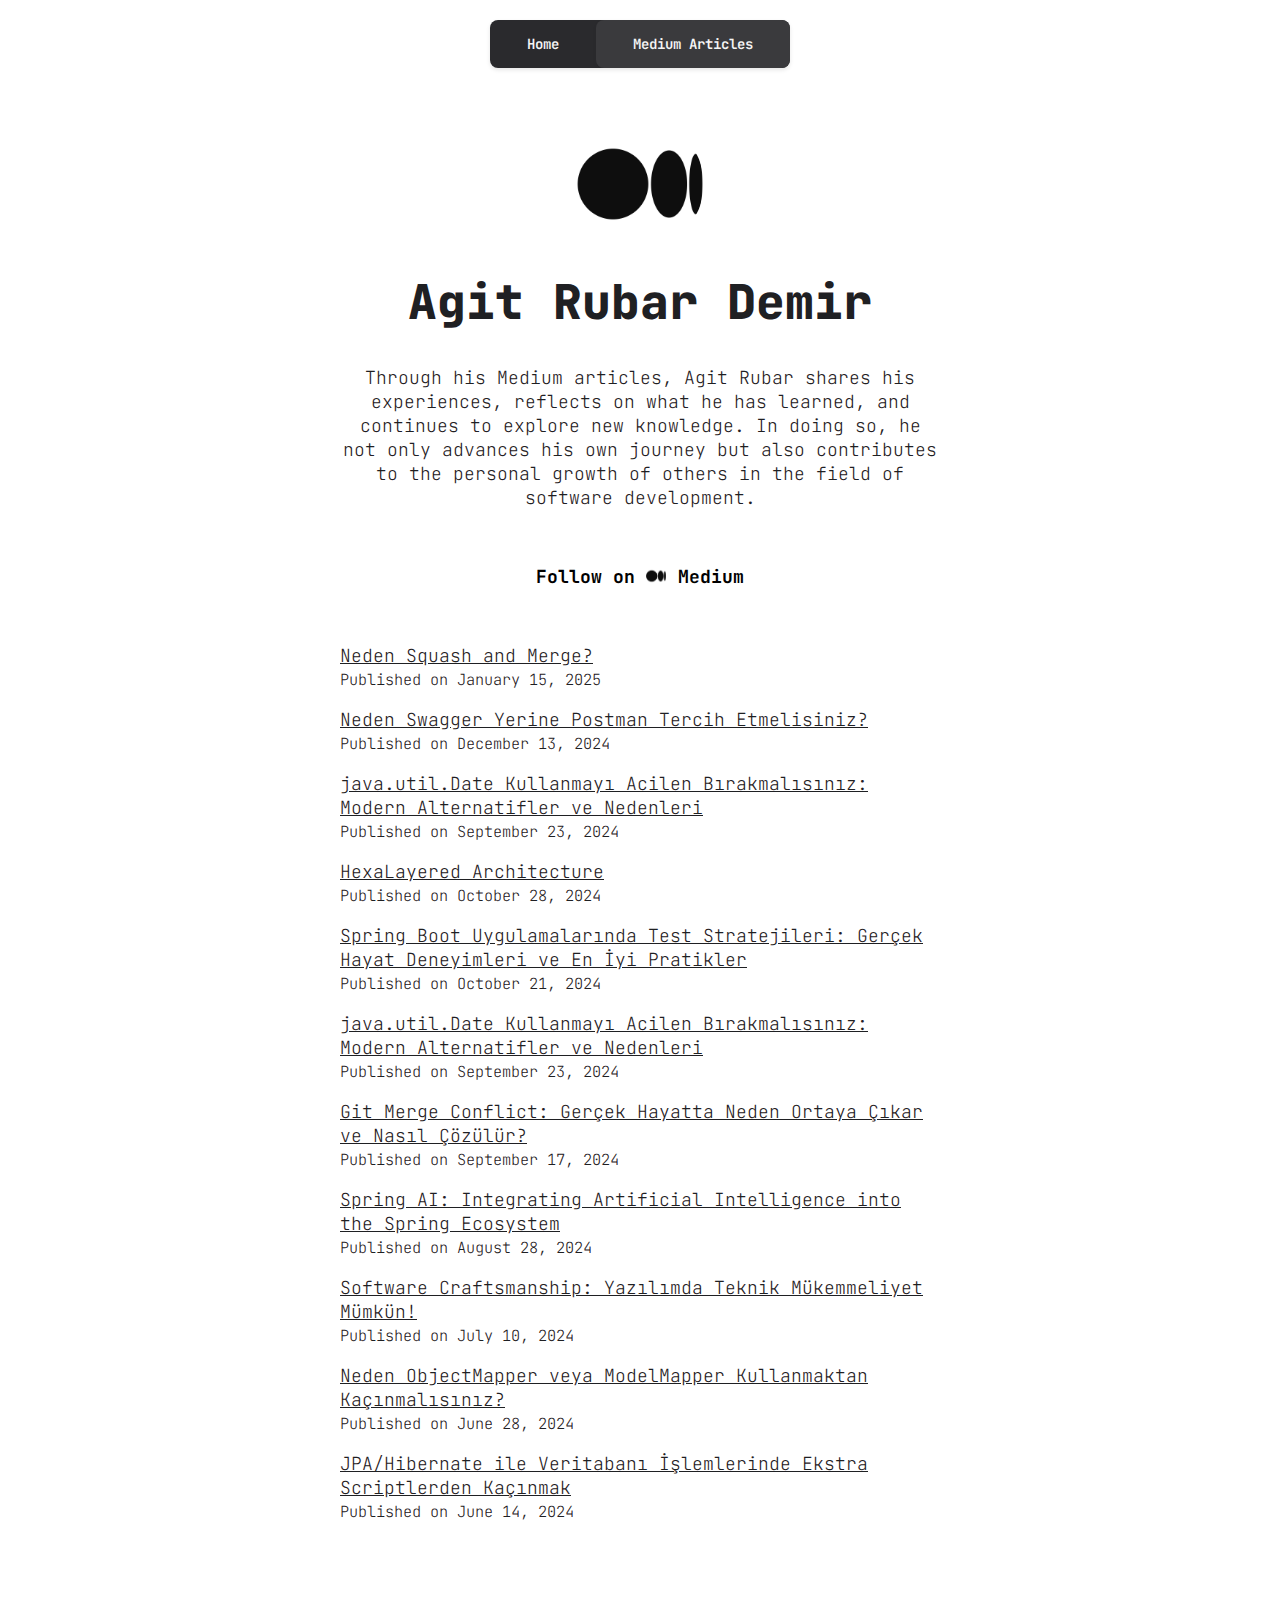
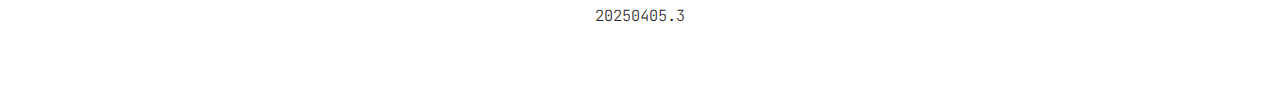
==== articles/medium/index.html @ e8f3ae2d "Revert "Mobile Responsive Has Been Fixed"" ====
<!DOCTYPE html>
<html lang="en">
<head>
    <meta charset="utf-8">
    <title>Medium Articles</title>
    <meta name="description" content="https://agitrubard.me">
    <meta name="author" content="Agit Rubar Demir">
    <meta name="viewport" content="width=device-width, initial-scale=1">
    <link rel="stylesheet" href="../../css/normalize.css">
    <link rel="stylesheet" href="../../css/skeleton-white.css">
    <link rel="stylesheet" href="../../css/brands.css">
    <link rel="preconnect" href="https://fonts.googleapis.com">
    <link rel="preconnect" href="https://fonts.gstatic.com" crossorigin>
    <link href="https://fonts.googleapis.com/css2?family=JetBrains+Mono:ital,wght@0,100..800;1,100..800&display=swap"
          rel="stylesheet">
    <link rel="icon" type="image/png" href="../../images/icons/profile.svg">
    <link rel="stylesheet" href="../../css/navbar.css">
</head>

<body>
    <nav class="navbar">
        <div class="nav-container">
            <a href="../.." class="nav-item">Home</a>
            <a href="" class="nav-item active">Medium Articles</a>
        </div>
    </nav>
<div class="container">
    <div class="row">

        <img src="../../images/icons/medium.png" class="avatar" srcset="../../images/icons/medium.png" alt="">

        <h1 role="heading">Agit Rubar Demir</h1>

        <p>
            Through his Medium articles, Agit Rubar shares his experiences, reflects on what he has learned, and
            continues to explore new knowledge.
            In doing so, he not only advances his own journey but also contributes to the personal growth of others in
            the field of software development.
        </p>


        <a class="button button-medium" href="https://medium.com/@agitrubard" target="_blank" rel="noopener"
           role="button">
            Follow on
            <img class="icon"
                 aria-hidden="true"
                 src="../../images/icons/medium.png"
                 alt="Medium Logo"
            >
            Medium
        </a>

        <br>
        <br>

        <a class="text link u-pull-left"
           href="https://medium.com/@agitrubard/neden-squash-and-merge-41aa5b93992c" target="_blank" rel="noopener">Neden
            Squash and Merge?</a>
        <a class="text subtext u-pull-left">Published on January 15, 2025</a>

        <a class="text link u-pull-left"
           href="https://medium.com/@agitrubard/neden-swagger-yerine-postman-tercih-etmelisiniz-9aa9aad164b6"
           target="_blank" rel="noopener">Neden Swagger Yerine Postman Tercih Etmelisiniz?</a>
        <a class="text subtext u-pull-left">Published on December 13, 2024</a>

        <a class="text link u-pull-left"
           href="https://medium.com/@agitrubard/java-util-date-kullanmayi-acilen-birakmalisiniz-modern-alternatifler-ve-nedenleri-6da0b14e7a68"
           target="_blank" rel="noopener">java.util.Date Kullanmayı Acilen Bırakmalısınız: Modern Alternatifler ve
            Nedenleri</a>
        <a class="text subtext u-pull-left">Published on September 23, 2024</a>

        <a class="text link u-pull-left" href="https://medium.com/@agitrubard/hexalayered-architecture-d49ffdc97bb8"
           target="_blank" rel="noopener">HexaLayered Architecture</a>
        <a class="text subtext u-pull-left">Published on October 28, 2024</a>

        <a class="text link u-pull-left"
           href="https://medium.com/@agitrubard/spring-boot-uygulamalarinda-test-stratejileri-gercek-hayat-deneyimleri-ve-en-iyi-pratikler-7b4c4bda8551"
           target="_blank" rel="noopener">Spring Boot Uygulamalarında Test Stratejileri: Gerçek Hayat Deneyimleri ve En
            İyi Pratikler</a>
        <a class="text subtext u-pull-left">Published on October 21, 2024</a>

        <a class="text link u-pull-left"
           href="https://medium.com/@agitrubard/java-util-date-kullanmayi-acilen-birakmalisiniz-modern-alternatifler-ve-nedenleri-6da0b14e7a68"
           target="_blank" rel="noopener">java.util.Date Kullanmayı Acilen Bırakmalısınız: Modern Alternatifler ve
            Nedenleri</a>
        <a class="text subtext u-pull-left">Published on September 23, 2024</a>

        <a class="text link u-pull-left"
           href="https://medium.com/@agitrubard/git-merge-conflict-gercek-hayatta-neden-ortaya-cikar-ve-nasil-cozulur-7aa6193f2456"
           target="_blank" rel="noopener">Git Merge Conflict: Gerçek Hayatta Neden Ortaya Çıkar ve Nasıl Çözülür?</a>
        <a class="text subtext u-pull-left">Published on September 17, 2024</a>

        <a class="text link u-pull-left"
           href="https://medium.com/@agitrubard/spring-ai-integrating-artificial-intelligence-into-the-spring-ecosystem-5b10a2657ab8"
           target="_blank" rel="noopener">Spring AI: Integrating Artificial Intelligence into the Spring Ecosystem</a>
        <a class="text subtext u-pull-left">Published on August 28, 2024</a>

        <a class="text link u-pull-left"
           href="https://medium.com/@agitrubard/software-craftsmanship-yazilimda-teknik-mükemmeliyet-mümkün-1e8729b078b7"
           target="_blank" rel="noopener">Software Craftsmanship: Yazılımda Teknik Mükemmeliyet Mümkün!</a>
        <a class="text subtext u-pull-left">Published on July 10, 2024</a>

        <a class="text link u-pull-left"
           href="https://medium.com/@agitrubard/neden-objectmapper-veya-modelmapper-kullanmaktan-kacinmalisiniz-a339f028180b"
           target="_blank" rel="noopener">Neden ObjectMapper veya ModelMapper Kullanmaktan Kaçınmalısınız?</a>
        <a class="text subtext u-pull-left">Published on June 28, 2024</a>

        <a class="text link u-pull-left"
           href="https://medium.com/@agitrubard/jpa-hibernate-ile-veritabani-işlemlerinde-ekstra-scriptlerden-kacinmak-21f71a29ca35"
           target="_blank" rel="noopener">JPA/Hibernate ile Veritabanı İşlemlerinde Ekstra Scriptlerden Kaçınmak</a>
        <a class="text subtext u-pull-left">Published on June 14, 2024</a>

        <span class="version">20250405.3</span>
    </div>
</div>
</body>
<script>
    document.addEventListener('contextmenu', event => event.preventDefault());
</script>
</html>
---- css/skeleton-white.css ----
.container {
    position: relative;
    width: 100%;
    max-width: 600px;
    text-align: center;
    margin: 0 auto;
    padding: 0 20px;
    box-sizing: border-box;
}

.container-left {
    position: relative;
    width: 100%;
    max-width: 600px;
    text-align: left;
    margin: 0 auto;
    padding: 0 20px;
    box-sizing: border-box;
}

.column {
    position: center;
    width: 100%;
    float: center;
    box-sizing: border-box;
}

@media (min-width: 400px) {
    .container {
        width: 85%;
        padding: 0;
    }
}

@media (min-width: 550px) {
    .container {
        width: 80%;
    }

    .column,
    .columns {
        margin-left: 0;
    }

    .column:first-child,
    .columns:first-child {
        margin-left: 0;
    }
}


html {
    font-size: 100%;
    color-scheme: dark;
}

body {
    font-size: 18px;
    line-height: 24px;
    font-weight: 200;
    font-family: "JetBrains Mono";
    background-color: #FFFFFF;
    color: #1F2023;
}


h1 {
    margin-top: 0;
    margin-bottom: 16px;
    font-weight: 1000;
}

h1 {
    font-size: 24px;
    line-height: 64px;
    letter-spacing: 0;
}


@media (min-width: 550px) {
    h1 {
        font-size: 48px;
        line-height: 96px;
    }
}

p {
    margin-top: 0;
}

.text {
    text-align: left;
    color: #1F2023;
    width: 100%;
}

.link {
}

.subtext {
    margin-bottom: 1rem;
    font-size: 85%;
}

.version {
    display: inline-block;
    margin-top: 4rem;
    margin-bottom: 4rem;
    font-size: 85%;
}


code {
    padding: 0.2rem 0.5rem;
    margin: 0 0.2rem;
    font-size: 90%;
    white-space: nowrap;
    background: #f1f1f1;
    border: 1px solid #e1e1e1;
    border-radius: 4px;
}

pre > code {
    display: block;
    padding: 1rem 1.5rem;
    white-space: pre;
}


button, .button {
    margin-bottom: 1rem;
}

input,
textarea,
select,
fieldset {
    margin-bottom: 1.5rem;
}

pre,
blockquote,
dl,
figure,
p,
ol {
    margin-bottom: 2.5rem;
}


.u-full-width {
    width: 100%;
    box-sizing: border-box;
}

.u-max-full-width {
    max-width: 100%;
    box-sizing: border-box;
}

.u-pull-right {
    float: right;
}

.u-pull-left {
    float: left;
}


hr {
    margin-top: 3rem;
    margin-bottom: 3.5rem;
    border-width: 0;
    border-top: 1px solid #e1e1e1;
}


.avatar {
    width: 128px;
    height: 128px;
    object-fit: cover;
    background-position: center;
    border-radius: 50%;
    margin-top: 2rem;
}

@font-face {
    font-display: swap;
    font-family: "JetBrains Mono";
    font-style: normal;
    font-weight: 400;
}

@font-face {
    font-display: swap;
    font-family: "JetBrains Mono";
    font-style: normal;
    font-weight: 600;
}

@font-face {
    font-display: swap;
    font-family: "JetBrains Mono";
    font-style: normal;
    font-weight: 700;
}

@font-face {
    font-display: swap;
    font-family: "JetBrains Mono";
    font-style: normal;
    font-weight: 800;
}
---- css/brands.css ----
.button,
button {
    display: inline-block;
    text-decoration: none;
    height: 100%;
    text-align: center;
    vertical-align: middle;
    font-size: 18px;
    width: 300px;
    font-weight: 700;
    line-height: 20px;
    padding: 14px 12px 12px 12px;
    letter-spacing: 0;
    white-space: wrap;
    outline: none;
    border: 2px solid transparent;
    border-radius: 8px;
    cursor: pointer;
    transform-style: preserve-3d;
    transition: all 0.40s ease;
}

.button:hover {
    transform: scale(1.02);
}

.button:focus {
    outline: none;
    opacity: 0.9;
}


.icon {
    padding: 0 1px 4px 0;
    vertical-align: middle;
    width: 20px;
    height: 20px;
}


.button.button-google-calendar {
    color: #1A73E8;
    background-color: #FFFFFF;
}


.button.button-buy-me-a-coffee {
    color: #202020;
    background-color: #FFDD00;
}


.button.button-linkedin {
    color: #FFFFFF;
    background-color: #2867B2;
}

.icon.icon-linkedin {
    padding: 0 1px 4px 3px;
}


.button.button-x {
    color: #FFFFFF;
    background-color: #000000;
}


.button.button-github {
    color: #FFFFFF;
    background-color: #000000;
}


.button.button-medium {
    color: #000000;
    background-color: #FFFFFF;
}


.button.button-daily-dev {
    color: #F5F5F5;
    background-color: #151618;
}


.button.button-substack {
    color: #FFFFFF;
    background-color: #FF6719;
}


.button.button-dev-to {
    color: #000000;
    background-color: #F5F5F5;
}


.button.button-stack-overflow {
    color: #E5853D;
    background-color: #FFFFFF;
}


.button.button-gmail {
    color: #303030;
    background-color: #FFFFFF;
}


.button.button-ays {
    color: #FFFFFF;
    background-color: #2A3E63;
}


.button.button-gb {
    color: #FFFFFF;
    background-color: #57a74d;
}
---- css/navbar.css ----
.navbar {
  width: 100%;
  display: flex;
  justify-content: center;
  padding: 20px 0;
  font-family: "JetBrains Mono", monospace;
}

.nav-container {
  display: flex;
  background-color: #f5f5f5;
  border-radius: 8px;
  overflow: hidden;
  box-shadow: 0 2px 4px rgba(0, 0, 0, 0.1);
  max-width: 300px;
  width: 100%;
  flex-wrap: nowrap; /* Prevent wrapping */
  justify-content: space-between; /* Distribute items evenly */
}

.nav-item {
  flex: 1 0 auto; /* Don't shrink, grow as needed */
  text-align: center;
  padding: 12px 16px;
  text-decoration: none;
  color: #303030;
  font-weight: 600;
  font-size: 14px;
  transition: all 0.3s ease;
  white-space: nowrap; /* Prevent text wrapping */
  outline: none; /* Remove focus outline */
}

.nav-item:focus {
  color: inherit; /* Keep the same color when focused */
  text-decoration: none;
  outline: none;
}

.nav-item.active {
  background-color: #ffffff;
  border-radius: 8px;
  box-shadow: 0 2px 4px rgba(0, 0, 0, 0.05);
}

.nav-item:hover:not(.active) {
  background-color: #e9e9e9;
}

/* Dark mode adjustments for the main page */
body .nav-container,
html[style*="color-scheme: dark"] .nav-container {
  background-color: #2a2a2d;
}

body .nav-item,
html[style*="color-scheme: dark"] .nav-item {
  color: #f5f5f5;
}

body .nav-item:focus,
html[style*="color-scheme: dark"] .nav-item:focus {
  color: #f5f5f5; /* Keep the same color when focused in dark mode */
}

body .nav-item.active,
html[style*="color-scheme: dark"] .nav-item.active {
  background-color: #3a3a3d;
}

body .nav-item:hover:not(.active),
html[style*="color-scheme: dark"] .nav-item:hover:not(.active) {
  background-color: #333336;
}

/* Add responsive adjustments for smaller screens */
@media (max-width: 480px) {
  .nav-container {
    max-width: 90%; /* Allow more width on small screens */
  }

  .nav-item {
    padding: 12px 8px; /* Reduce padding on small screens */
  }
}
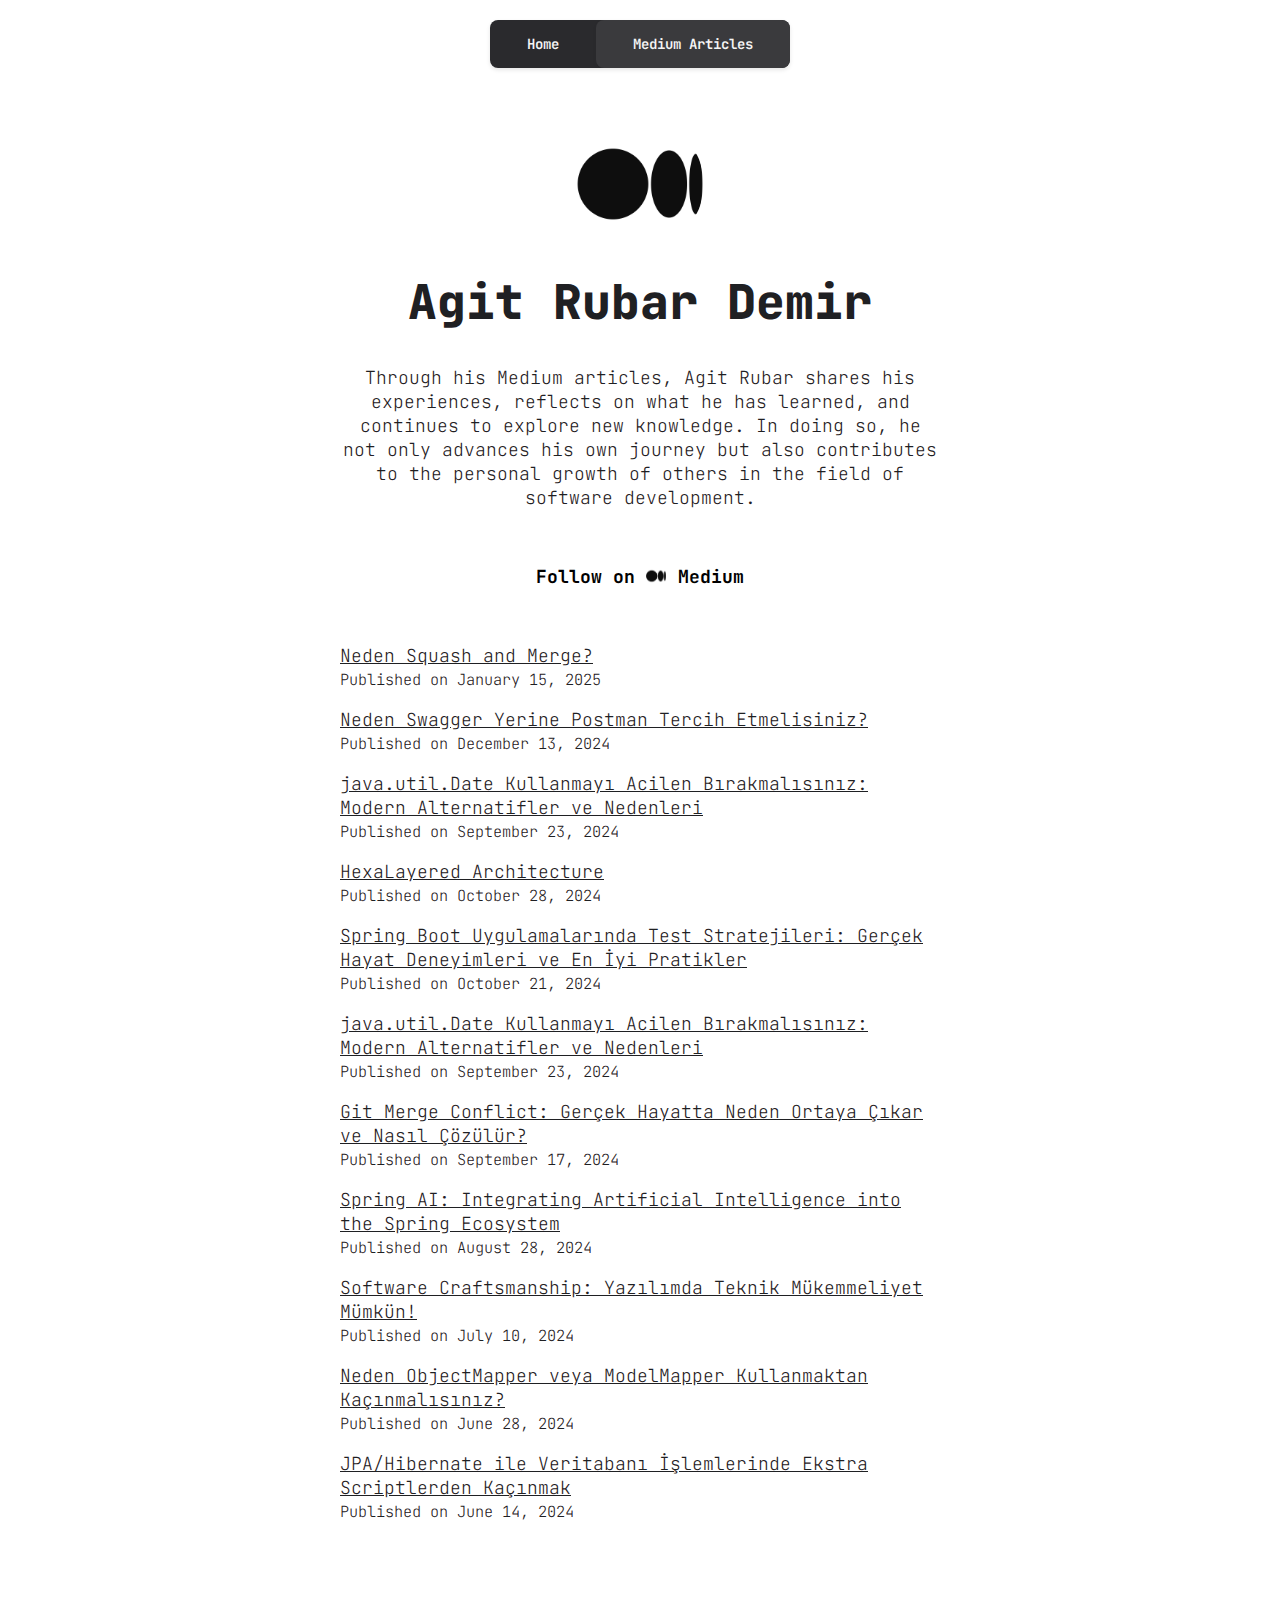
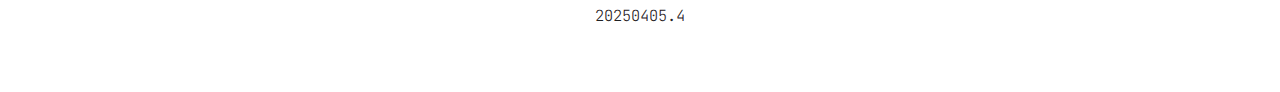
==== commit 5f1567e8: "Safari Mobile Responsive Has Been Fixed" ====
--- a/articles/medium/index.html
+++ b/articles/medium/index.html
@@ -5,16 +5,17 @@
     <title>Medium Articles</title>
     <meta name="description" content="https://agitrubard.me">
     <meta name="author" content="Agit Rubar Demir">
-    <meta name="viewport" content="width=device-width, initial-scale=1">
+    <meta name="viewport" content="width=device-width, initial-scale=1, maximum-scale=5, shrink-to-fit=no, viewport-fit=cover">
     <link rel="stylesheet" href="../../css/normalize.css">
     <link rel="stylesheet" href="../../css/skeleton-white.css">
     <link rel="stylesheet" href="../../css/brands.css">
+    <link rel="stylesheet" href="../../css/navbar.css">
+    <link rel="stylesheet" href="../../css/safari-mobile-fixes.css">
     <link rel="preconnect" href="https://fonts.googleapis.com">
     <link rel="preconnect" href="https://fonts.gstatic.com" crossorigin>
     <link href="https://fonts.googleapis.com/css2?family=JetBrains+Mono:ital,wght@0,100..800;1,100..800&display=swap"
           rel="stylesheet">
     <link rel="icon" type="image/png" href="../../images/icons/profile.svg">
-    <link rel="stylesheet" href="../../css/navbar.css">
 </head>
 
 <body>
@@ -110,7 +111,7 @@
            target="_blank" rel="noopener">JPA/Hibernate ile Veritabanı İşlemlerinde Ekstra Scriptlerden Kaçınmak</a>
         <a class="text subtext u-pull-left">Published on June 14, 2024</a>
 
-        <span class="version">20250405.3</span>
+        <span class="version">20250405.4</span>
     </div>
 </div>
 </body>
@@ -118,4 +119,3 @@
     document.addEventListener('contextmenu', event => event.preventDefault());
 </script>
 </html>
-
--- a/css/safari-mobile-fixes.css
+++ b/css/safari-mobile-fixes.css
@@ -0,0 +1,43 @@
+/* Safari mobile specific fixes */
+@supports (-webkit-touch-callout: none) {
+  .container {
+    width: 95%;
+    padding: 0 10px;
+  }
+
+  .text.link {
+    display: block;
+    width: 100%;
+    padding: 8px 0;
+    word-break: break-word;
+    -webkit-hyphens: auto;
+    hyphens: auto;
+  }
+
+  .text.subtext {
+    margin-bottom: 16px;
+    padding-bottom: 8px;
+    border-bottom: 1px solid #eaeaea;
+  }
+
+  .button {
+    width: 100%;
+    max-width: 300px;
+  }
+
+  /* Improve touch targets for mobile */
+  .nav-item {
+    padding: 14px 16px;
+  }
+}
+
+/* Fix for Safari text rendering */
+@media not all and (min-resolution: .001dpcm) {
+  @supports (-webkit-appearance: none) {
+    body {
+      -webkit-font-smoothing: antialiased;
+      text-rendering: optimizeLegibility;
+    }
+  }
+}
+
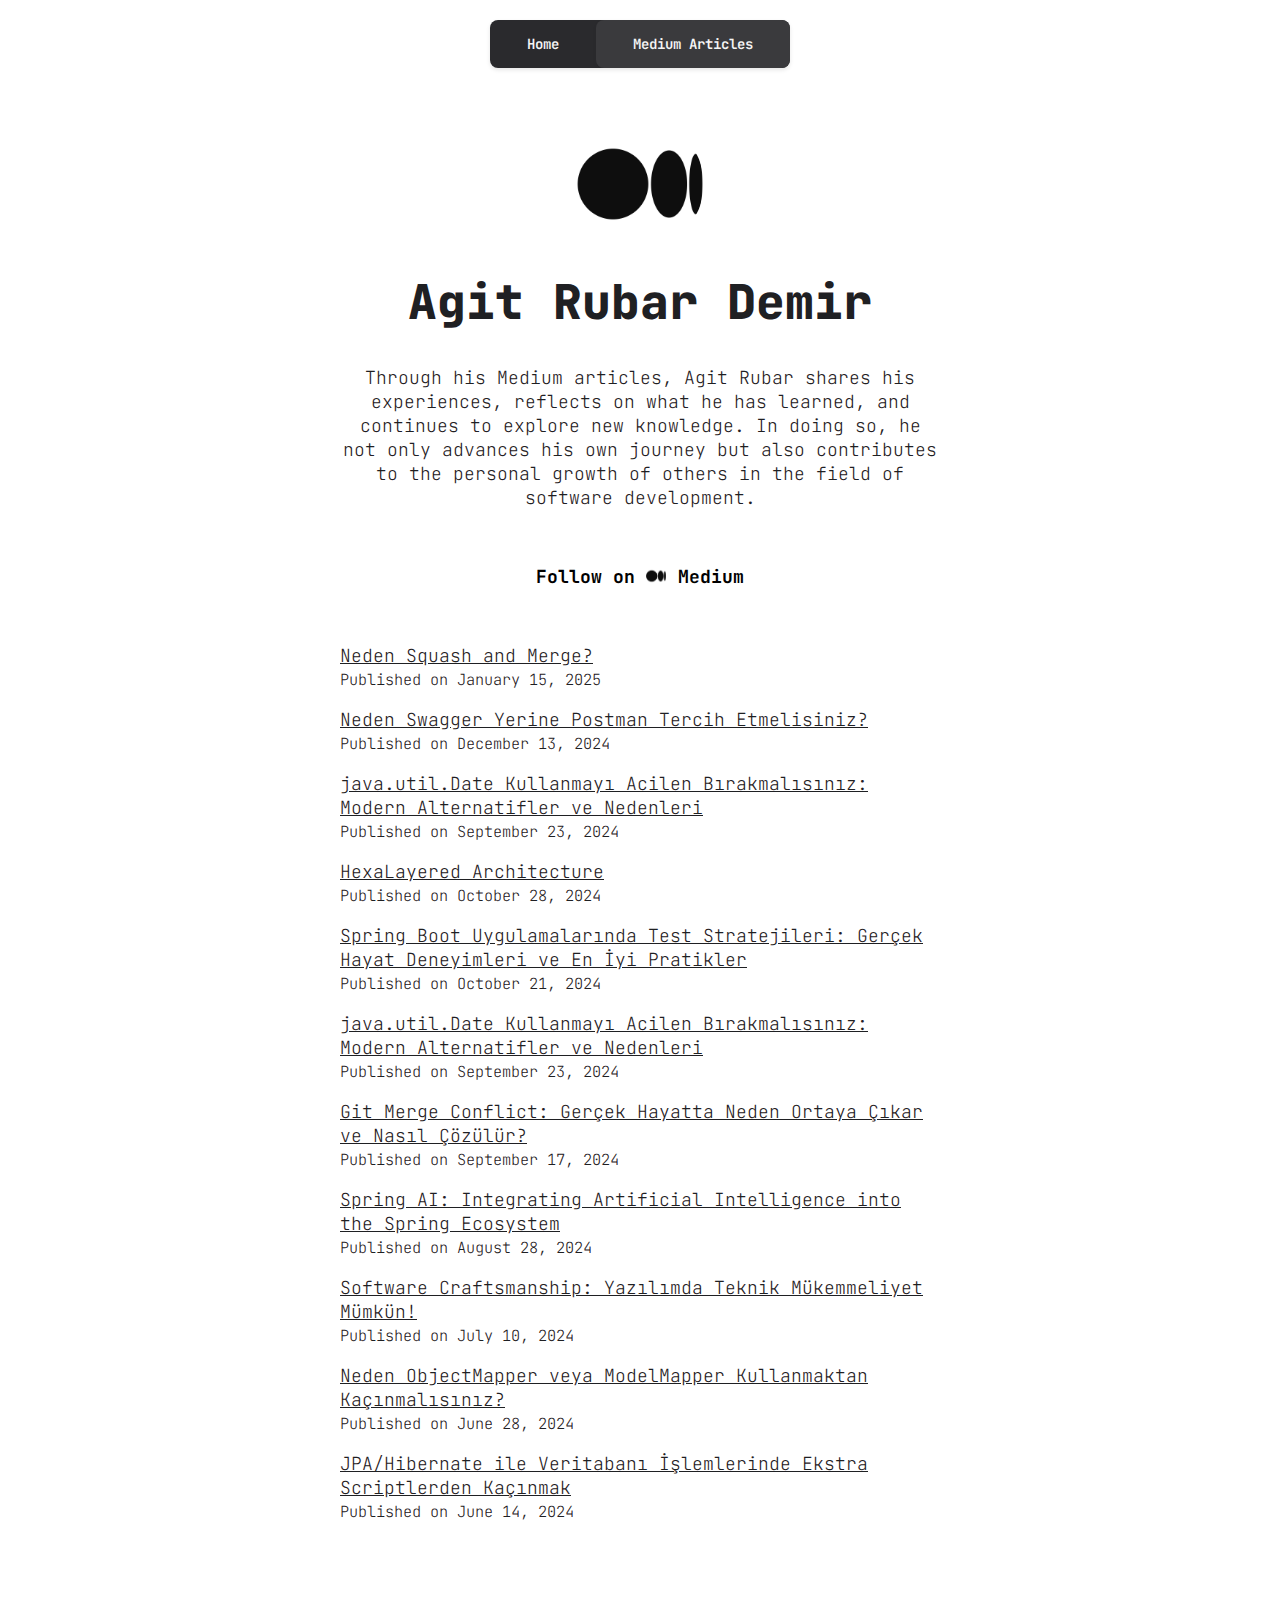
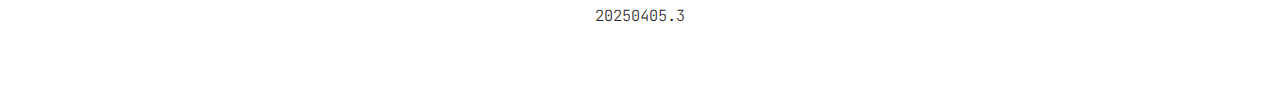
==== commit 33a3e191: "Revert "Safari Mobile Responsive Has Been Fixed"" ====
--- a/articles/medium/index.html
+++ b/articles/medium/index.html
@@ -5,17 +5,16 @@
     <title>Medium Articles</title>
     <meta name="description" content="https://agitrubard.me">
     <meta name="author" content="Agit Rubar Demir">
-    <meta name="viewport" content="width=device-width, initial-scale=1, maximum-scale=5, shrink-to-fit=no, viewport-fit=cover">
+    <meta name="viewport" content="width=device-width, initial-scale=1">
     <link rel="stylesheet" href="../../css/normalize.css">
     <link rel="stylesheet" href="../../css/skeleton-white.css">
     <link rel="stylesheet" href="../../css/brands.css">
-    <link rel="stylesheet" href="../../css/navbar.css">
-    <link rel="stylesheet" href="../../css/safari-mobile-fixes.css">
     <link rel="preconnect" href="https://fonts.googleapis.com">
     <link rel="preconnect" href="https://fonts.gstatic.com" crossorigin>
     <link href="https://fonts.googleapis.com/css2?family=JetBrains+Mono:ital,wght@0,100..800;1,100..800&display=swap"
           rel="stylesheet">
     <link rel="icon" type="image/png" href="../../images/icons/profile.svg">
+    <link rel="stylesheet" href="../../css/navbar.css">
 </head>
 
 <body>
@@ -111,7 +110,7 @@
            target="_blank" rel="noopener">JPA/Hibernate ile Veritabanı İşlemlerinde Ekstra Scriptlerden Kaçınmak</a>
         <a class="text subtext u-pull-left">Published on June 14, 2024</a>
 
-        <span class="version">20250405.4</span>
+        <span class="version">20250405.3</span>
     </div>
 </div>
 </body>
@@ -119,3 +118,4 @@
     document.addEventListener('contextmenu', event => event.preventDefault());
 </script>
 </html>
+
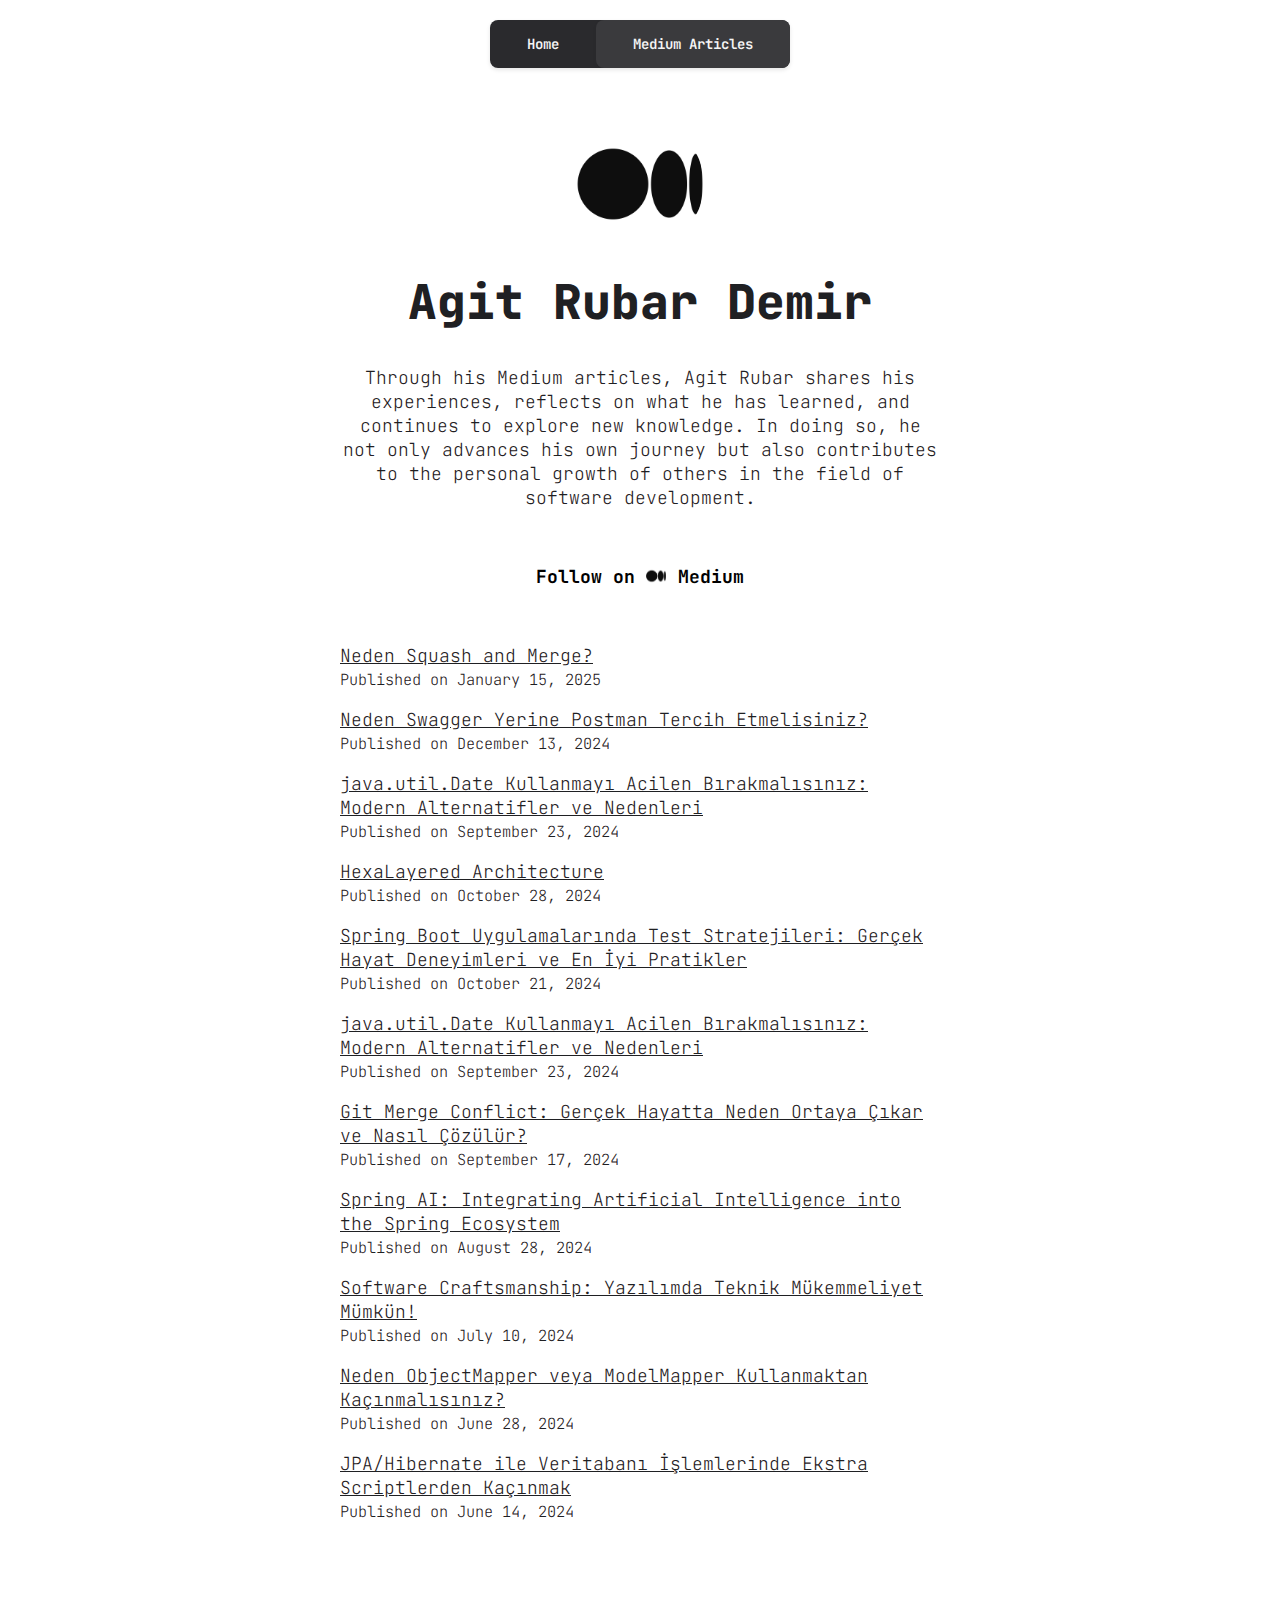
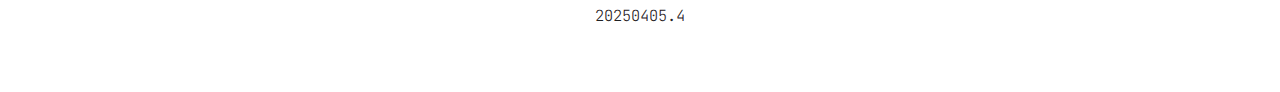
==== commit 619980a9: "Safari Mobile Responsive Has Been Fixed" ====
--- a/articles/medium/index.html
+++ b/articles/medium/index.html
@@ -5,7 +5,7 @@
     <title>Medium Articles</title>
     <meta name="description" content="https://agitrubard.me">
     <meta name="author" content="Agit Rubar Demir">
-    <meta name="viewport" content="width=device-width, initial-scale=1">
+    <meta name="viewport" content="width=device-width, initial-scale=1.0, maximum-scale=1.0, user-scalable=no, viewport-fit=cover">
     <link rel="stylesheet" href="../../css/normalize.css">
     <link rel="stylesheet" href="../../css/skeleton-white.css">
     <link rel="stylesheet" href="../../css/brands.css">
@@ -110,7 +110,7 @@
            target="_blank" rel="noopener">JPA/Hibernate ile Veritabanı İşlemlerinde Ekstra Scriptlerden Kaçınmak</a>
         <a class="text subtext u-pull-left">Published on June 14, 2024</a>
 
-        <span class="version">20250405.3</span>
+        <span class="version">20250405.4</span>
     </div>
 </div>
 </body>
--- a/css/skeleton-white.css
+++ b/css/skeleton-white.css
@@ -1,141 +1,174 @@
 .container {
-    position: relative;
-    width: 100%;
-    max-width: 600px;
-    text-align: center;
-    margin: 0 auto;
-    padding: 0 20px;
-    box-sizing: border-box;
+  position: relative;
+  width: 100%;
+  max-width: 600px;
+  text-align: center;
+  margin: 0 auto;
+  padding: 0 20px;
+  box-sizing: border-box;
 }
 
 .container-left {
-    position: relative;
-    width: 100%;
-    max-width: 600px;
-    text-align: left;
-    margin: 0 auto;
-    padding: 0 20px;
-    box-sizing: border-box;
+  position: relative;
+  width: 100%;
+  max-width: 600px;
+  text-align: left;
+  margin: 0 auto;
+  padding: 0 20px;
+  box-sizing: border-box;
 }
 
 .column {
-    position: center;
-    width: 100%;
-    float: center;
-    box-sizing: border-box;
+  position: center;
+  width: 100%;
+  float: center;
+  box-sizing: border-box;
 }
 
 @media (min-width: 400px) {
-    .container {
-        width: 85%;
-        padding: 0;
-    }
+  .container {
+    width: 85%;
+    padding: 0;
+  }
 }
 
 @media (min-width: 550px) {
-    .container {
-        width: 80%;
-    }
-
-    .column,
-    .columns {
-        margin-left: 0;
-    }
-
-    .column:first-child,
-    .columns:first-child {
-        margin-left: 0;
-    }
-}
-
+  .container {
+    width: 80%;
+  }
+
+  .column,
+  .columns {
+    margin-left: 0;
+  }
+
+  .column:first-child,
+  .columns:first-child {
+    margin-left: 0;
+  }
+}
 
 html {
-    font-size: 100%;
-    color-scheme: dark;
+  font-size: 100%;
+  color-scheme: dark;
 }
 
 body {
-    font-size: 18px;
-    line-height: 24px;
-    font-weight: 200;
-    font-family: "JetBrains Mono";
-    background-color: #FFFFFF;
-    color: #1F2023;
-}
-
+  font-size: 18px;
+  line-height: 24px;
+  font-weight: 200;
+  font-family: "JetBrains Mono";
+  background-color: #ffffff;
+  color: #1f2023;
+}
 
 h1 {
-    margin-top: 0;
-    margin-bottom: 16px;
-    font-weight: 1000;
+  margin-top: 0;
+  margin-bottom: 16px;
+  font-weight: 1000;
 }
 
 h1 {
-    font-size: 24px;
-    line-height: 64px;
-    letter-spacing: 0;
-}
-
+  font-size: 24px;
+  line-height: 64px;
+  letter-spacing: 0;
+}
 
 @media (min-width: 550px) {
-    h1 {
-        font-size: 48px;
-        line-height: 96px;
-    }
+  h1 {
+    font-size: 48px;
+    line-height: 96px;
+  }
+}
+
+/* iPhone Safari için özel düzenlemeler */
+@media screen and (max-width: 414px) {
+  body {
+    -webkit-text-size-adjust: 100%;
+  }
+
+  h1 {
+    font-size: 22px;
+    line-height: 48px;
+  }
+
+  .container {
+    padding: 0 10px;
+  }
+
+  .avatar {
+    width: 100px;
+    height: 100px;
+  }
+
+  .text.link {
+    font-size: 16px;
+  }
+}
+
+/* iPhone SE ve daha küçük ekranlar için */
+@media screen and (max-width: 320px) {
+  h1 {
+    font-size: 20px;
+    line-height: 40px;
+  }
+
+  .text.link {
+    font-size: 14px;
+  }
 }
 
 p {
-    margin-top: 0;
+  margin-top: 0;
 }
 
 .text {
-    text-align: left;
-    color: #1F2023;
-    width: 100%;
+  text-align: left;
+  color: #1f2023;
+  width: 100%;
 }
 
 .link {
 }
 
 .subtext {
-    margin-bottom: 1rem;
-    font-size: 85%;
+  margin-bottom: 1rem;
+  font-size: 85%;
 }
 
 .version {
-    display: inline-block;
-    margin-top: 4rem;
-    margin-bottom: 4rem;
-    font-size: 85%;
-}
-
+  display: inline-block;
+  margin-top: 4rem;
+  margin-bottom: 4rem;
+  font-size: 85%;
+}
 
 code {
-    padding: 0.2rem 0.5rem;
-    margin: 0 0.2rem;
-    font-size: 90%;
-    white-space: nowrap;
-    background: #f1f1f1;
-    border: 1px solid #e1e1e1;
-    border-radius: 4px;
+  padding: 0.2rem 0.5rem;
+  margin: 0 0.2rem;
+  font-size: 90%;
+  white-space: nowrap;
+  background: #f1f1f1;
+  border: 1px solid #e1e1e1;
+  border-radius: 4px;
 }
 
 pre > code {
-    display: block;
-    padding: 1rem 1.5rem;
-    white-space: pre;
-}
-
-
-button, .button {
-    margin-bottom: 1rem;
+  display: block;
+  padding: 1rem 1.5rem;
+  white-space: pre;
+}
+
+button,
+.button {
+  margin-bottom: 1rem;
 }
 
 input,
 textarea,
 select,
 fieldset {
-    margin-bottom: 1.5rem;
+  margin-bottom: 1.5rem;
 }
 
 pre,
@@ -144,70 +177,68 @@
 figure,
 p,
 ol {
-    margin-bottom: 2.5rem;
-}
-
+  margin-bottom: 2.5rem;
+}
 
 .u-full-width {
-    width: 100%;
-    box-sizing: border-box;
+  width: 100%;
+  box-sizing: border-box;
 }
 
 .u-max-full-width {
-    max-width: 100%;
-    box-sizing: border-box;
+  max-width: 100%;
+  box-sizing: border-box;
 }
 
 .u-pull-right {
-    float: right;
+  float: right;
 }
 
 .u-pull-left {
-    float: left;
-}
-
+  float: left;
+}
 
 hr {
-    margin-top: 3rem;
-    margin-bottom: 3.5rem;
-    border-width: 0;
-    border-top: 1px solid #e1e1e1;
-}
-
+  margin-top: 3rem;
+  margin-bottom: 3.5rem;
+  border-width: 0;
+  border-top: 1px solid #e1e1e1;
+}
 
 .avatar {
-    width: 128px;
-    height: 128px;
-    object-fit: cover;
-    background-position: center;
-    border-radius: 50%;
-    margin-top: 2rem;
-}
-
-@font-face {
-    font-display: swap;
-    font-family: "JetBrains Mono";
-    font-style: normal;
-    font-weight: 400;
-}
-
-@font-face {
-    font-display: swap;
-    font-family: "JetBrains Mono";
-    font-style: normal;
-    font-weight: 600;
-}
-
-@font-face {
-    font-display: swap;
-    font-family: "JetBrains Mono";
-    font-style: normal;
-    font-weight: 700;
-}
-
-@font-face {
-    font-display: swap;
-    font-family: "JetBrains Mono";
-    font-style: normal;
-    font-weight: 800;
-}
+  width: 128px;
+  height: 128px;
+  object-fit: cover;
+  background-position: center;
+  border-radius: 50%;
+  margin-top: 2rem;
+}
+
+@font-face {
+  font-display: swap;
+  font-family: "JetBrains Mono";
+  font-style: normal;
+  font-weight: 400;
+}
+
+@font-face {
+  font-display: swap;
+  font-family: "JetBrains Mono";
+  font-style: normal;
+  font-weight: 600;
+}
+
+@font-face {
+  font-display: swap;
+  font-family: "JetBrains Mono";
+  font-style: normal;
+  font-weight: 700;
+}
+
+@font-face {
+  font-display: swap;
+  font-family: "JetBrains Mono";
+  font-style: normal;
+  font-weight: 800;
+}
+
--- a/css/brands.css
+++ b/css/brands.css
@@ -1,120 +1,121 @@
 .button,
 button {
-    display: inline-block;
-    text-decoration: none;
-    height: 100%;
-    text-align: center;
-    vertical-align: middle;
-    font-size: 18px;
-    width: 300px;
-    font-weight: 700;
-    line-height: 20px;
-    padding: 14px 12px 12px 12px;
-    letter-spacing: 0;
-    white-space: wrap;
-    outline: none;
-    border: 2px solid transparent;
-    border-radius: 8px;
-    cursor: pointer;
-    transform-style: preserve-3d;
-    transition: all 0.40s ease;
+  display: inline-block;
+  text-decoration: none;
+  height: 100%;
+  text-align: center;
+  vertical-align: middle;
+  font-size: 18px;
+  width: 100%;
+  max-width: 300px;
+  font-weight: 700;
+  line-height: 20px;
+  padding: 14px 12px 12px 12px;
+  letter-spacing: 0;
+  white-space: wrap;
+  outline: none;
+  border: 2px solid transparent;
+  border-radius: 8px;
+  cursor: pointer;
+  transform-style: preserve-3d;
+  transition: all 0.40s ease;
 }
 
 .button:hover {
-    transform: scale(1.02);
+  transform: scale(1.02);
 }
 
 .button:focus {
-    outline: none;
-    opacity: 0.9;
+  outline: none;
+  opacity: 0.9;
 }
 
-
 .icon {
-    padding: 0 1px 4px 0;
-    vertical-align: middle;
-    width: 20px;
-    height: 20px;
+  padding: 0 1px 4px 0;
+  vertical-align: middle;
+  width: 20px;
+  height: 20px;
 }
 
-
 .button.button-google-calendar {
-    color: #1A73E8;
-    background-color: #FFFFFF;
+  color: #1a73e8;
+  background-color: #ffffff;
 }
 
-
 .button.button-buy-me-a-coffee {
-    color: #202020;
-    background-color: #FFDD00;
+  color: #202020;
+  background-color: #ffdd00;
 }
 
-
 .button.button-linkedin {
-    color: #FFFFFF;
-    background-color: #2867B2;
+  color: #ffffff;
+  background-color: #2867b2;
 }
 
 .icon.icon-linkedin {
-    padding: 0 1px 4px 3px;
+  padding: 0 1px 4px 3px;
 }
 
-
 .button.button-x {
-    color: #FFFFFF;
-    background-color: #000000;
+  color: #ffffff;
+  background-color: #000000;
 }
 
-
 .button.button-github {
-    color: #FFFFFF;
-    background-color: #000000;
+  color: #ffffff;
+  background-color: #000000;
 }
 
-
 .button.button-medium {
-    color: #000000;
-    background-color: #FFFFFF;
+  color: #000000;
+  background-color: #ffffff;
 }
 
-
 .button.button-daily-dev {
-    color: #F5F5F5;
-    background-color: #151618;
+  color: #f5f5f5;
+  background-color: #151618;
 }
 
-
 .button.button-substack {
-    color: #FFFFFF;
-    background-color: #FF6719;
+  color: #ffffff;
+  background-color: #ff6719;
 }
 
-
 .button.button-dev-to {
-    color: #000000;
-    background-color: #F5F5F5;
+  color: #000000;
+  background-color: #f5f5f5;
 }
 
-
 .button.button-stack-overflow {
-    color: #E5853D;
-    background-color: #FFFFFF;
+  color: #e5853d;
+  background-color: #ffffff;
 }
 
-
 .button.button-gmail {
-    color: #303030;
-    background-color: #FFFFFF;
+  color: #303030;
+  background-color: #ffffff;
 }
 
-
 .button.button-ays {
-    color: #FFFFFF;
-    background-color: #2A3E63;
+  color: #ffffff;
+  background-color: #2a3e63;
 }
 
+.button.button-gb {
+  color: #ffffff;
+  background-color: #57a74d;
+}
 
-.button.button-gb {
-    color: #FFFFFF;
-    background-color: #57a74d;
+@media screen and (max-width: 375px) {
+  .button,
+  button {
+    font-size: 16px;
+    padding: 12px 8px 10px 8px;
+  }
+
+  .icon {
+    width: 18px;
+    height: 18px;
+  }
 }
+
--- a/css/navbar.css
+++ b/css/navbar.css
@@ -84,3 +84,27 @@
   }
 }
 
+/* iPhone Safari için özel düzenlemeler */
+@media screen and (max-width: 375px) {
+  .navbar {
+    padding: 15px 0;
+  }
+
+  .nav-container {
+    max-width: 95%;
+  }
+
+  .nav-item {
+    padding: 10px 6px;
+    font-size: 13px;
+  }
+}
+
+/* iPhone SE ve daha küçük ekranlar için */
+@media screen and (max-width: 320px) {
+  .nav-item {
+    font-size: 12px;
+    padding: 10px 4px;
+  }
+}
+
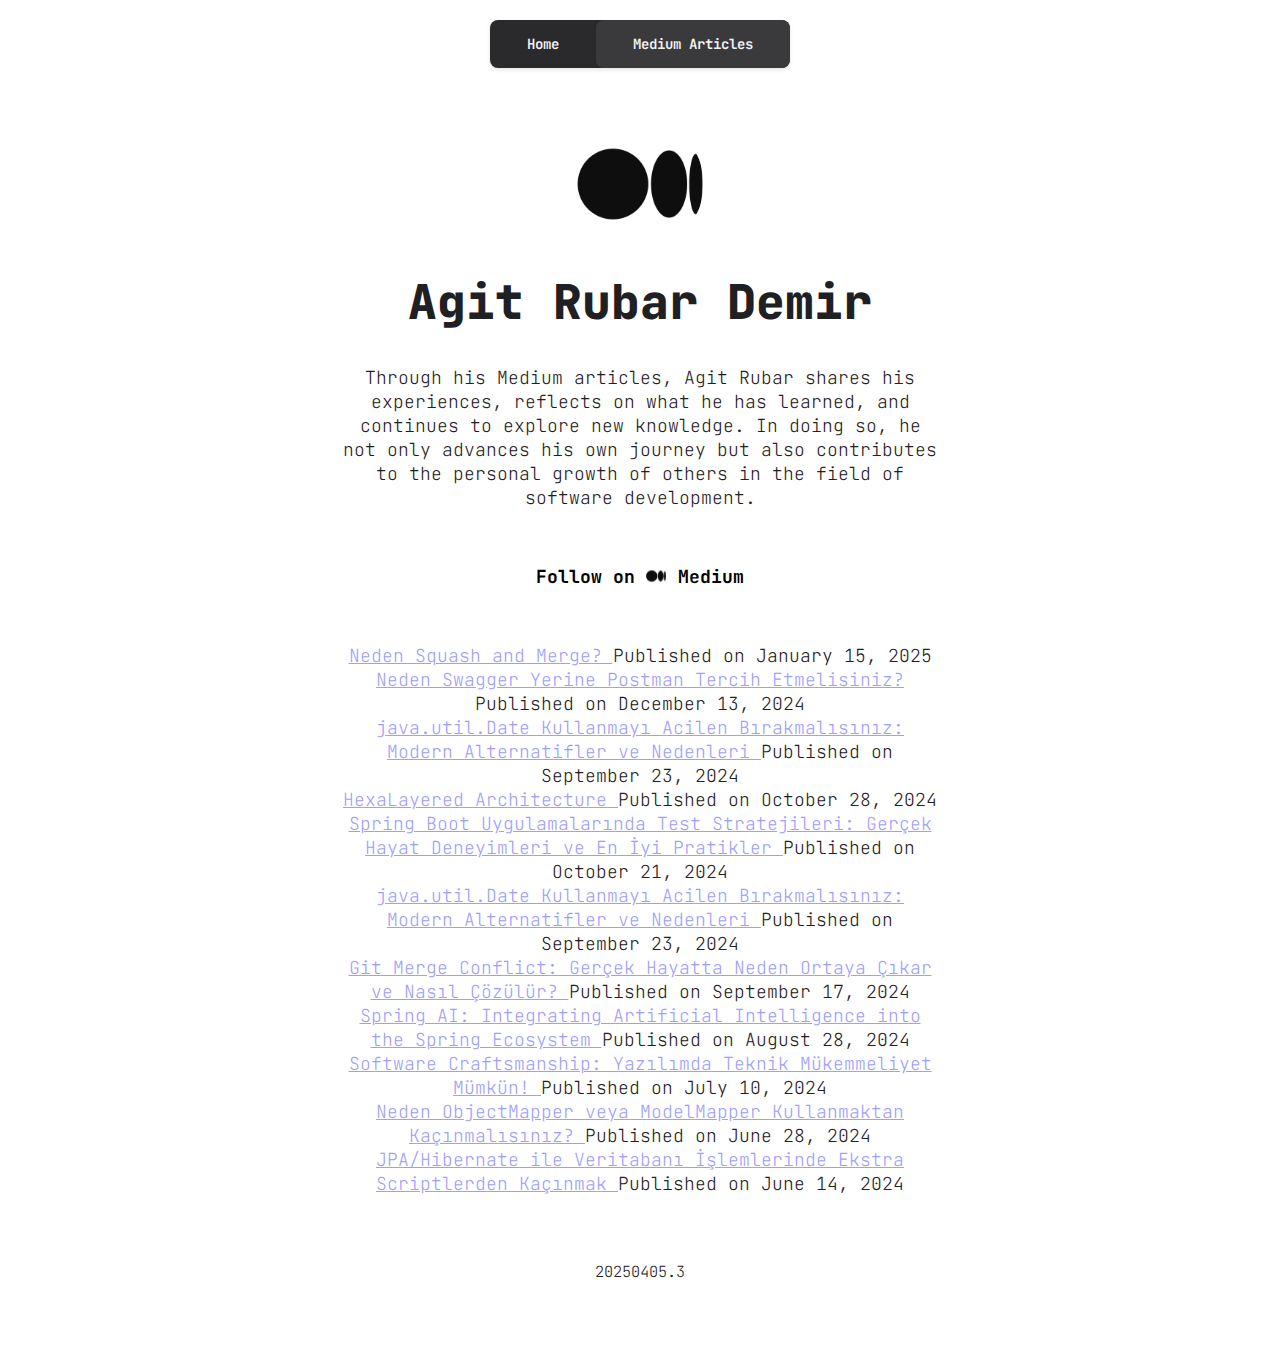
==== commit 52bc1975: "Safari Mobile Responsive Has Been Fixed" ====
--- a/articles/medium/index.html
+++ b/articles/medium/index.html
@@ -5,7 +5,8 @@
     <title>Medium Articles</title>
     <meta name="description" content="https://agitrubard.me">
     <meta name="author" content="Agit Rubar Demir">
-    <meta name="viewport" content="width=device-width, initial-scale=1.0, maximum-scale=1.0, user-scalable=no, viewport-fit=cover">
+    <meta name="viewport"
+          content="width=device-width, initial-scale=1.0, maximum-scale=1.0, user-scalable=no, viewport-fit=cover">
     <link rel="stylesheet" href="../../css/normalize.css">
     <link rel="stylesheet" href="../../css/skeleton-white.css">
     <link rel="stylesheet" href="../../css/brands.css">
@@ -15,18 +16,70 @@
           rel="stylesheet">
     <link rel="icon" type="image/png" href="../../images/icons/profile.svg">
     <link rel="stylesheet" href="../../css/navbar.css">
+    <style>
+        /* Safari için özel düzeltmeler */
+        @supports (-webkit-touch-callout: none) {
+            body {
+                width: 100%;
+                overflow-x: hidden;
+                -webkit-text-size-adjust: 100%;
+            }
+
+            .container {
+                width: 100%;
+                max-width: 100%;
+                padding: 0 15px;
+                box-sizing: border-box;
+            }
+
+            .article-list {
+                display: flex;
+                flex-direction: column;
+                width: 100%;
+                margin-top: 20px;
+            }
+
+            .article-item {
+                width: 100%;
+                margin-bottom: 20px;
+                text-align: left;
+            }
+
+            .article-link {
+                display: block;
+                color: #1F2023;
+                font-weight: 600;
+                text-decoration: none;
+                margin-bottom: 5px;
+                font-size: 16px;
+                line-height: 1.4;
+            }
+
+            .article-date {
+                display: block;
+                font-size: 14px;
+                color: #666;
+                margin-bottom: 15px;
+            }
+
+            .version-container {
+                margin-top: 40px;
+                margin-bottom: 40px;
+                text-align: center;
+            }
+        }
+    </style>
 </head>
 
 <body>
-    <nav class="navbar">
-        <div class="nav-container">
-            <a href="../.." class="nav-item">Home</a>
-            <a href="" class="nav-item active">Medium Articles</a>
-        </div>
-    </nav>
+<nav class="navbar">
+    <div class="nav-container">
+        <a href="../.." class="nav-item">Home</a>
+        <a href="" class="nav-item active">Medium Articles</a>
+    </div>
+</nav>
 <div class="container">
     <div class="row">
-
         <img src="../../images/icons/medium.png" class="avatar" srcset="../../images/icons/medium.png" alt="">
 
         <h1 role="heading">Agit Rubar Demir</h1>
@@ -37,7 +90,6 @@
             In doing so, he not only advances his own journey but also contributes to the personal growth of others in
             the field of software development.
         </p>
-
 
         <a class="button button-medium" href="https://medium.com/@agitrubard" target="_blank" rel="noopener"
            role="button">
@@ -53,64 +105,110 @@
         <br>
         <br>
 
-        <a class="text link u-pull-left"
-           href="https://medium.com/@agitrubard/neden-squash-and-merge-41aa5b93992c" target="_blank" rel="noopener">Neden
-            Squash and Merge?</a>
-        <a class="text subtext u-pull-left">Published on January 15, 2025</a>
-
-        <a class="text link u-pull-left"
-           href="https://medium.com/@agitrubard/neden-swagger-yerine-postman-tercih-etmelisiniz-9aa9aad164b6"
-           target="_blank" rel="noopener">Neden Swagger Yerine Postman Tercih Etmelisiniz?</a>
-        <a class="text subtext u-pull-left">Published on December 13, 2024</a>
-
-        <a class="text link u-pull-left"
-           href="https://medium.com/@agitrubard/java-util-date-kullanmayi-acilen-birakmalisiniz-modern-alternatifler-ve-nedenleri-6da0b14e7a68"
-           target="_blank" rel="noopener">java.util.Date Kullanmayı Acilen Bırakmalısınız: Modern Alternatifler ve
-            Nedenleri</a>
-        <a class="text subtext u-pull-left">Published on September 23, 2024</a>
-
-        <a class="text link u-pull-left" href="https://medium.com/@agitrubard/hexalayered-architecture-d49ffdc97bb8"
-           target="_blank" rel="noopener">HexaLayered Architecture</a>
-        <a class="text subtext u-pull-left">Published on October 28, 2024</a>
-
-        <a class="text link u-pull-left"
-           href="https://medium.com/@agitrubard/spring-boot-uygulamalarinda-test-stratejileri-gercek-hayat-deneyimleri-ve-en-iyi-pratikler-7b4c4bda8551"
-           target="_blank" rel="noopener">Spring Boot Uygulamalarında Test Stratejileri: Gerçek Hayat Deneyimleri ve En
-            İyi Pratikler</a>
-        <a class="text subtext u-pull-left">Published on October 21, 2024</a>
-
-        <a class="text link u-pull-left"
-           href="https://medium.com/@agitrubard/java-util-date-kullanmayi-acilen-birakmalisiniz-modern-alternatifler-ve-nedenleri-6da0b14e7a68"
-           target="_blank" rel="noopener">java.util.Date Kullanmayı Acilen Bırakmalısınız: Modern Alternatifler ve
-            Nedenleri</a>
-        <a class="text subtext u-pull-left">Published on September 23, 2024</a>
-
-        <a class="text link u-pull-left"
-           href="https://medium.com/@agitrubard/git-merge-conflict-gercek-hayatta-neden-ortaya-cikar-ve-nasil-cozulur-7aa6193f2456"
-           target="_blank" rel="noopener">Git Merge Conflict: Gerçek Hayatta Neden Ortaya Çıkar ve Nasıl Çözülür?</a>
-        <a class="text subtext u-pull-left">Published on September 17, 2024</a>
-
-        <a class="text link u-pull-left"
-           href="https://medium.com/@agitrubard/spring-ai-integrating-artificial-intelligence-into-the-spring-ecosystem-5b10a2657ab8"
-           target="_blank" rel="noopener">Spring AI: Integrating Artificial Intelligence into the Spring Ecosystem</a>
-        <a class="text subtext u-pull-left">Published on August 28, 2024</a>
-
-        <a class="text link u-pull-left"
-           href="https://medium.com/@agitrubard/software-craftsmanship-yazilimda-teknik-mükemmeliyet-mümkün-1e8729b078b7"
-           target="_blank" rel="noopener">Software Craftsmanship: Yazılımda Teknik Mükemmeliyet Mümkün!</a>
-        <a class="text subtext u-pull-left">Published on July 10, 2024</a>
-
-        <a class="text link u-pull-left"
-           href="https://medium.com/@agitrubard/neden-objectmapper-veya-modelmapper-kullanmaktan-kacinmalisiniz-a339f028180b"
-           target="_blank" rel="noopener">Neden ObjectMapper veya ModelMapper Kullanmaktan Kaçınmalısınız?</a>
-        <a class="text subtext u-pull-left">Published on June 28, 2024</a>
-
-        <a class="text link u-pull-left"
-           href="https://medium.com/@agitrubard/jpa-hibernate-ile-veritabani-işlemlerinde-ekstra-scriptlerden-kacinmak-21f71a29ca35"
-           target="_blank" rel="noopener">JPA/Hibernate ile Veritabanı İşlemlerinde Ekstra Scriptlerden Kaçınmak</a>
-        <a class="text subtext u-pull-left">Published on June 14, 2024</a>
-
-        <span class="version">20250405.4</span>
+        <div class="article-list">
+            <div class="article-item">
+                <a class="article-link"
+                   href="https://medium.com/@agitrubard/neden-squash-and-merge-41aa5b93992c" target="_blank"
+                   rel="noopener">
+                    Neden Squash and Merge?
+                </a>
+                <span class="article-date">Published on January 15, 2025</span>
+            </div>
+
+            <div class="article-item">
+                <a class="article-link"
+                   href="https://medium.com/@agitrubard/neden-swagger-yerine-postman-tercih-etmelisiniz-9aa9aad164b6"
+                   target="_blank" rel="noopener">
+                    Neden Swagger Yerine Postman Tercih Etmelisiniz?
+                </a>
+                <span class="article-date">Published on December 13, 2024</span>
+            </div>
+
+            <div class="article-item">
+                <a class="article-link"
+                   href="https://medium.com/@agitrubard/java-util-date-kullanmayi-acilen-birakmalisiniz-modern-alternatifler-ve-nedenleri-6da0b14e7a68"
+                   target="_blank" rel="noopener">
+                    java.util.Date Kullanmayı Acilen Bırakmalısınız: Modern Alternatifler ve Nedenleri
+                </a>
+                <span class="article-date">Published on September 23, 2024</span>
+            </div>
+
+            <div class="article-item">
+                <a class="article-link"
+                   href="https://medium.com/@agitrubard/hexalayered-architecture-d49ffdc97bb8"
+                   target="_blank" rel="noopener">
+                    HexaLayered Architecture
+                </a>
+                <span class="article-date">Published on October 28, 2024</span>
+            </div>
+
+            <div class="article-item">
+                <a class="article-link"
+                   href="https://medium.com/@agitrubard/spring-boot-uygulamalarinda-test-stratejileri-gercek-hayat-deneyimleri-ve-en-iyi-pratikler-7b4c4bda8551"
+                   target="_blank" rel="noopener">
+                    Spring Boot Uygulamalarında Test Stratejileri: Gerçek Hayat Deneyimleri ve En İyi Pratikler
+                </a>
+                <span class="article-date">Published on October 21, 2024</span>
+            </div>
+
+            <div class="article-item">
+                <a class="article-link"
+                   href="https://medium.com/@agitrubard/java-util-date-kullanmayi-acilen-birakmalisiniz-modern-alternatifler-ve-nedenleri-6da0b14e7a68"
+                   target="_blank" rel="noopener">
+                    java.util.Date Kullanmayı Acilen Bırakmalısınız: Modern Alternatifler ve Nedenleri
+                </a>
+                <span class="article-date">Published on September 23, 2024</span>
+            </div>
+
+            <div class="article-item">
+                <a class="article-link"
+                   href="https://medium.com/@agitrubard/git-merge-conflict-gercek-hayatta-neden-ortaya-cikar-ve-nasil-cozulur-7aa6193f2456"
+                   target="_blank" rel="noopener">
+                    Git Merge Conflict: Gerçek Hayatta Neden Ortaya Çıkar ve Nasıl Çözülür?
+                </a>
+                <span class="article-date">Published on September 17, 2024</span>
+            </div>
+
+            <div class="article-item">
+                <a class="article-link"
+                   href="https://medium.com/@agitrubard/spring-ai-integrating-artificial-intelligence-into-the-spring-ecosystem-5b10a2657ab8"
+                   target="_blank" rel="noopener">
+                    Spring AI: Integrating Artificial Intelligence into the Spring Ecosystem
+                </a>
+                <span class="article-date">Published on August 28, 2024</span>
+            </div>
+
+            <div class="article-item">
+                <a class="article-link"
+                   href="https://medium.com/@agitrubard/software-craftsmanship-yazilimda-teknik-mükemmeliyet-mümkün-1e8729b078b7"
+                   target="_blank" rel="noopener">
+                    Software Craftsmanship: Yazılımda Teknik Mükemmeliyet Mümkün!
+                </a>
+                <span class="article-date">Published on July 10, 2024</span>
+            </div>
+
+            <div class="article-item">
+                <a class="article-link"
+                   href="https://medium.com/@agitrubard/neden-objectmapper-veya-modelmapper-kullanmaktan-kacinmalisiniz-a339f028180b"
+                   target="_blank" rel="noopener">
+                    Neden ObjectMapper veya ModelMapper Kullanmaktan Kaçınmalısınız?
+                </a>
+                <span class="article-date">Published on June 28, 2024</span>
+            </div>
+
+            <div class="article-item">
+                <a class="article-link"
+                   href="https://medium.com/@agitrubard/jpa-hibernate-ile-veritabani-işlemlerinde-ekstra-scriptlerden-kacinmak-21f71a29ca35"
+                   target="_blank" rel="noopener">
+                    JPA/Hibernate ile Veritabanı İşlemlerinde Ekstra Scriptlerden Kaçınmak
+                </a>
+                <span class="article-date">Published on June 14, 2024</span>
+            </div>
+        </div>
+
+        <div class="version-container">
+            <span class="version">20250405.3</span>
+        </div>
     </div>
 </div>
 </body>
@@ -118,4 +216,3 @@
     document.addEventListener('contextmenu', event => event.preventDefault());
 </script>
 </html>
-
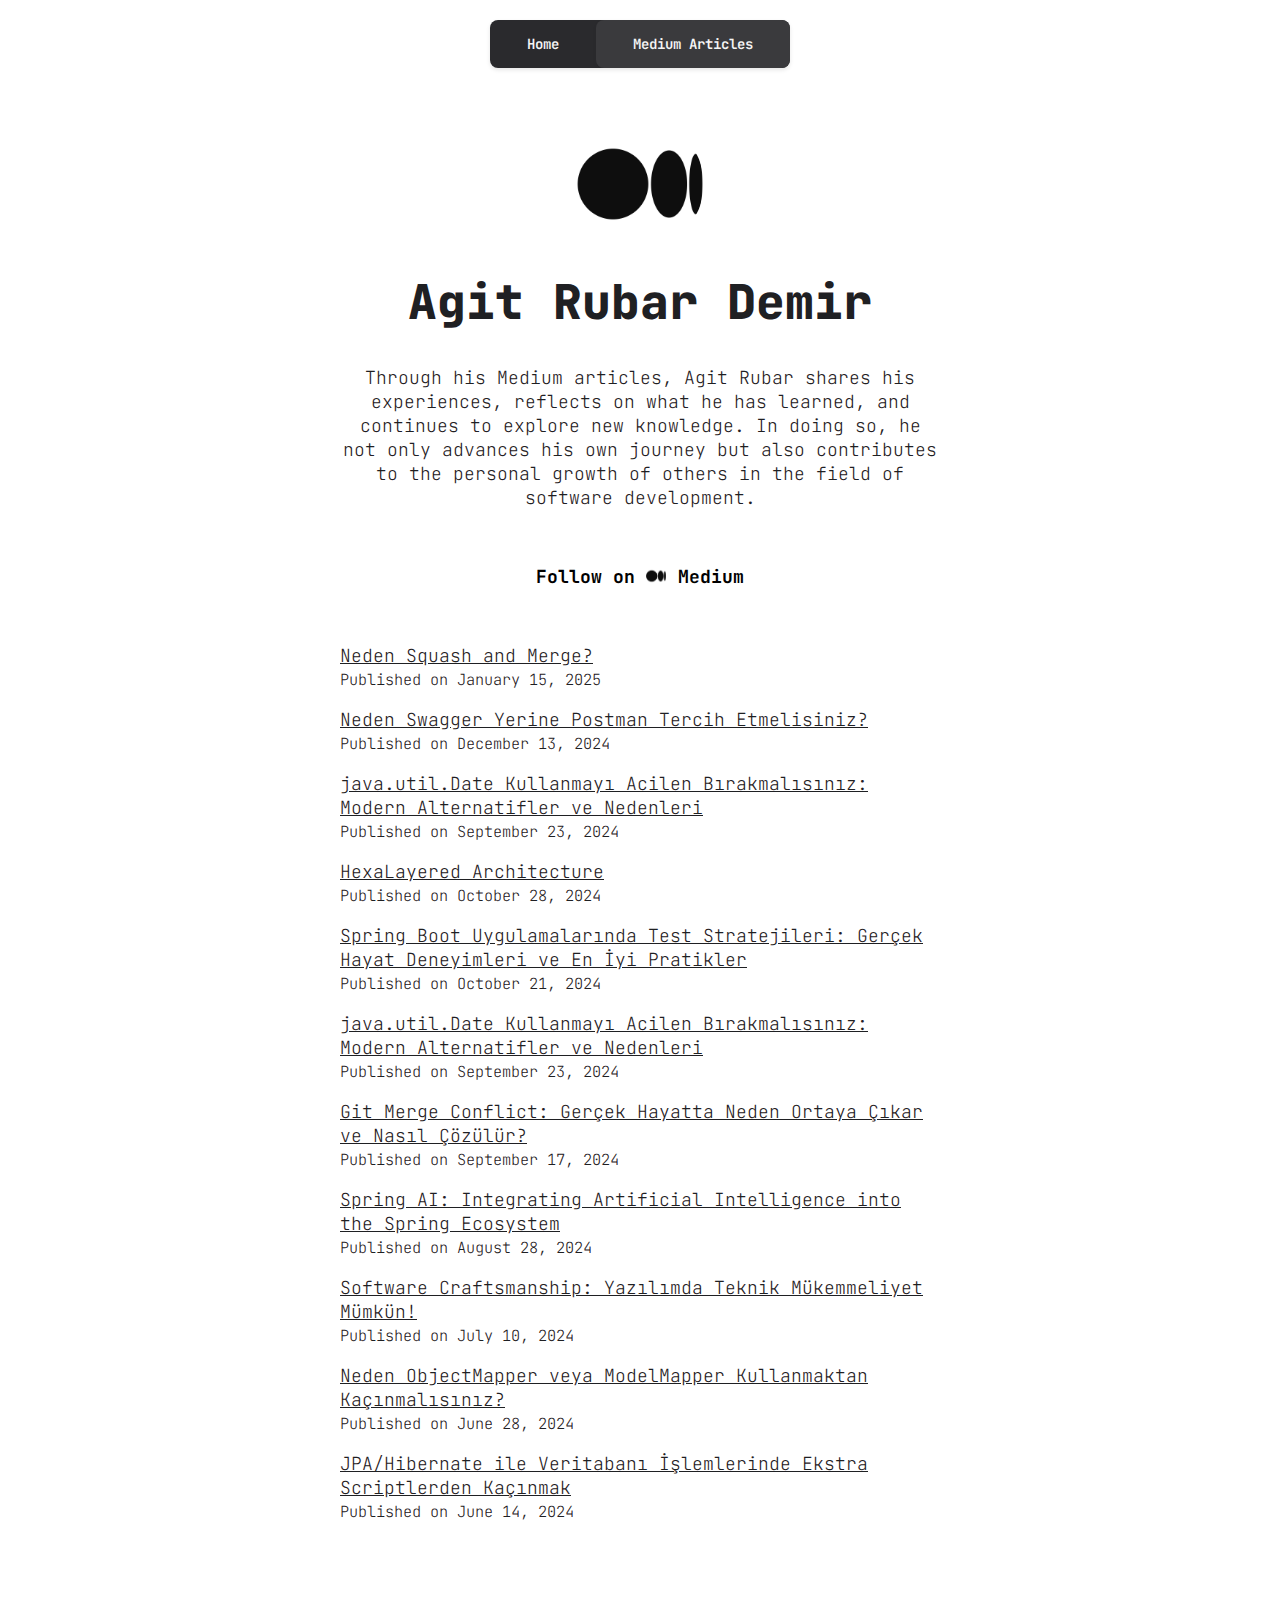
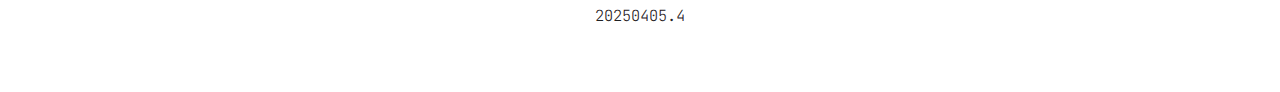
==== commit 2fcf7e46: "Revert "Safari Mobile Responsive Has Been Fixed"" ====
--- a/articles/medium/index.html
+++ b/articles/medium/index.html
@@ -5,8 +5,7 @@
     <title>Medium Articles</title>
     <meta name="description" content="https://agitrubard.me">
     <meta name="author" content="Agit Rubar Demir">
-    <meta name="viewport"
-          content="width=device-width, initial-scale=1.0, maximum-scale=1.0, user-scalable=no, viewport-fit=cover">
+    <meta name="viewport" content="width=device-width, initial-scale=1.0, maximum-scale=1.0, user-scalable=no, viewport-fit=cover">
     <link rel="stylesheet" href="../../css/normalize.css">
     <link rel="stylesheet" href="../../css/skeleton-white.css">
     <link rel="stylesheet" href="../../css/brands.css">
@@ -16,70 +15,18 @@
           rel="stylesheet">
     <link rel="icon" type="image/png" href="../../images/icons/profile.svg">
     <link rel="stylesheet" href="../../css/navbar.css">
-    <style>
-        /* Safari için özel düzeltmeler */
-        @supports (-webkit-touch-callout: none) {
-            body {
-                width: 100%;
-                overflow-x: hidden;
-                -webkit-text-size-adjust: 100%;
-            }
-
-            .container {
-                width: 100%;
-                max-width: 100%;
-                padding: 0 15px;
-                box-sizing: border-box;
-            }
-
-            .article-list {
-                display: flex;
-                flex-direction: column;
-                width: 100%;
-                margin-top: 20px;
-            }
-
-            .article-item {
-                width: 100%;
-                margin-bottom: 20px;
-                text-align: left;
-            }
-
-            .article-link {
-                display: block;
-                color: #1F2023;
-                font-weight: 600;
-                text-decoration: none;
-                margin-bottom: 5px;
-                font-size: 16px;
-                line-height: 1.4;
-            }
-
-            .article-date {
-                display: block;
-                font-size: 14px;
-                color: #666;
-                margin-bottom: 15px;
-            }
-
-            .version-container {
-                margin-top: 40px;
-                margin-bottom: 40px;
-                text-align: center;
-            }
-        }
-    </style>
 </head>
 
 <body>
-<nav class="navbar">
-    <div class="nav-container">
-        <a href="../.." class="nav-item">Home</a>
-        <a href="" class="nav-item active">Medium Articles</a>
-    </div>
-</nav>
+    <nav class="navbar">
+        <div class="nav-container">
+            <a href="../.." class="nav-item">Home</a>
+            <a href="" class="nav-item active">Medium Articles</a>
+        </div>
+    </nav>
 <div class="container">
     <div class="row">
+
         <img src="../../images/icons/medium.png" class="avatar" srcset="../../images/icons/medium.png" alt="">
 
         <h1 role="heading">Agit Rubar Demir</h1>
@@ -90,6 +37,7 @@
             In doing so, he not only advances his own journey but also contributes to the personal growth of others in
             the field of software development.
         </p>
+
 
         <a class="button button-medium" href="https://medium.com/@agitrubard" target="_blank" rel="noopener"
            role="button">
@@ -105,110 +53,64 @@
         <br>
         <br>
 
-        <div class="article-list">
-            <div class="article-item">
-                <a class="article-link"
-                   href="https://medium.com/@agitrubard/neden-squash-and-merge-41aa5b93992c" target="_blank"
-                   rel="noopener">
-                    Neden Squash and Merge?
-                </a>
-                <span class="article-date">Published on January 15, 2025</span>
-            </div>
+        <a class="text link u-pull-left"
+           href="https://medium.com/@agitrubard/neden-squash-and-merge-41aa5b93992c" target="_blank" rel="noopener">Neden
+            Squash and Merge?</a>
+        <a class="text subtext u-pull-left">Published on January 15, 2025</a>
 
-            <div class="article-item">
-                <a class="article-link"
-                   href="https://medium.com/@agitrubard/neden-swagger-yerine-postman-tercih-etmelisiniz-9aa9aad164b6"
-                   target="_blank" rel="noopener">
-                    Neden Swagger Yerine Postman Tercih Etmelisiniz?
-                </a>
-                <span class="article-date">Published on December 13, 2024</span>
-            </div>
+        <a class="text link u-pull-left"
+           href="https://medium.com/@agitrubard/neden-swagger-yerine-postman-tercih-etmelisiniz-9aa9aad164b6"
+           target="_blank" rel="noopener">Neden Swagger Yerine Postman Tercih Etmelisiniz?</a>
+        <a class="text subtext u-pull-left">Published on December 13, 2024</a>
 
-            <div class="article-item">
-                <a class="article-link"
-                   href="https://medium.com/@agitrubard/java-util-date-kullanmayi-acilen-birakmalisiniz-modern-alternatifler-ve-nedenleri-6da0b14e7a68"
-                   target="_blank" rel="noopener">
-                    java.util.Date Kullanmayı Acilen Bırakmalısınız: Modern Alternatifler ve Nedenleri
-                </a>
-                <span class="article-date">Published on September 23, 2024</span>
-            </div>
+        <a class="text link u-pull-left"
+           href="https://medium.com/@agitrubard/java-util-date-kullanmayi-acilen-birakmalisiniz-modern-alternatifler-ve-nedenleri-6da0b14e7a68"
+           target="_blank" rel="noopener">java.util.Date Kullanmayı Acilen Bırakmalısınız: Modern Alternatifler ve
+            Nedenleri</a>
+        <a class="text subtext u-pull-left">Published on September 23, 2024</a>
 
-            <div class="article-item">
-                <a class="article-link"
-                   href="https://medium.com/@agitrubard/hexalayered-architecture-d49ffdc97bb8"
-                   target="_blank" rel="noopener">
-                    HexaLayered Architecture
-                </a>
-                <span class="article-date">Published on October 28, 2024</span>
-            </div>
+        <a class="text link u-pull-left" href="https://medium.com/@agitrubard/hexalayered-architecture-d49ffdc97bb8"
+           target="_blank" rel="noopener">HexaLayered Architecture</a>
+        <a class="text subtext u-pull-left">Published on October 28, 2024</a>
 
-            <div class="article-item">
-                <a class="article-link"
-                   href="https://medium.com/@agitrubard/spring-boot-uygulamalarinda-test-stratejileri-gercek-hayat-deneyimleri-ve-en-iyi-pratikler-7b4c4bda8551"
-                   target="_blank" rel="noopener">
-                    Spring Boot Uygulamalarında Test Stratejileri: Gerçek Hayat Deneyimleri ve En İyi Pratikler
-                </a>
-                <span class="article-date">Published on October 21, 2024</span>
-            </div>
+        <a class="text link u-pull-left"
+           href="https://medium.com/@agitrubard/spring-boot-uygulamalarinda-test-stratejileri-gercek-hayat-deneyimleri-ve-en-iyi-pratikler-7b4c4bda8551"
+           target="_blank" rel="noopener">Spring Boot Uygulamalarında Test Stratejileri: Gerçek Hayat Deneyimleri ve En
+            İyi Pratikler</a>
+        <a class="text subtext u-pull-left">Published on October 21, 2024</a>
 
-            <div class="article-item">
-                <a class="article-link"
-                   href="https://medium.com/@agitrubard/java-util-date-kullanmayi-acilen-birakmalisiniz-modern-alternatifler-ve-nedenleri-6da0b14e7a68"
-                   target="_blank" rel="noopener">
-                    java.util.Date Kullanmayı Acilen Bırakmalısınız: Modern Alternatifler ve Nedenleri
-                </a>
-                <span class="article-date">Published on September 23, 2024</span>
-            </div>
+        <a class="text link u-pull-left"
+           href="https://medium.com/@agitrubard/java-util-date-kullanmayi-acilen-birakmalisiniz-modern-alternatifler-ve-nedenleri-6da0b14e7a68"
+           target="_blank" rel="noopener">java.util.Date Kullanmayı Acilen Bırakmalısınız: Modern Alternatifler ve
+            Nedenleri</a>
+        <a class="text subtext u-pull-left">Published on September 23, 2024</a>
 
-            <div class="article-item">
-                <a class="article-link"
-                   href="https://medium.com/@agitrubard/git-merge-conflict-gercek-hayatta-neden-ortaya-cikar-ve-nasil-cozulur-7aa6193f2456"
-                   target="_blank" rel="noopener">
-                    Git Merge Conflict: Gerçek Hayatta Neden Ortaya Çıkar ve Nasıl Çözülür?
-                </a>
-                <span class="article-date">Published on September 17, 2024</span>
-            </div>
+        <a class="text link u-pull-left"
+           href="https://medium.com/@agitrubard/git-merge-conflict-gercek-hayatta-neden-ortaya-cikar-ve-nasil-cozulur-7aa6193f2456"
+           target="_blank" rel="noopener">Git Merge Conflict: Gerçek Hayatta Neden Ortaya Çıkar ve Nasıl Çözülür?</a>
+        <a class="text subtext u-pull-left">Published on September 17, 2024</a>
 
-            <div class="article-item">
-                <a class="article-link"
-                   href="https://medium.com/@agitrubard/spring-ai-integrating-artificial-intelligence-into-the-spring-ecosystem-5b10a2657ab8"
-                   target="_blank" rel="noopener">
-                    Spring AI: Integrating Artificial Intelligence into the Spring Ecosystem
-                </a>
-                <span class="article-date">Published on August 28, 2024</span>
-            </div>
+        <a class="text link u-pull-left"
+           href="https://medium.com/@agitrubard/spring-ai-integrating-artificial-intelligence-into-the-spring-ecosystem-5b10a2657ab8"
+           target="_blank" rel="noopener">Spring AI: Integrating Artificial Intelligence into the Spring Ecosystem</a>
+        <a class="text subtext u-pull-left">Published on August 28, 2024</a>
 
-            <div class="article-item">
-                <a class="article-link"
-                   href="https://medium.com/@agitrubard/software-craftsmanship-yazilimda-teknik-mükemmeliyet-mümkün-1e8729b078b7"
-                   target="_blank" rel="noopener">
-                    Software Craftsmanship: Yazılımda Teknik Mükemmeliyet Mümkün!
-                </a>
-                <span class="article-date">Published on July 10, 2024</span>
-            </div>
+        <a class="text link u-pull-left"
+           href="https://medium.com/@agitrubard/software-craftsmanship-yazilimda-teknik-mükemmeliyet-mümkün-1e8729b078b7"
+           target="_blank" rel="noopener">Software Craftsmanship: Yazılımda Teknik Mükemmeliyet Mümkün!</a>
+        <a class="text subtext u-pull-left">Published on July 10, 2024</a>
 
-            <div class="article-item">
-                <a class="article-link"
-                   href="https://medium.com/@agitrubard/neden-objectmapper-veya-modelmapper-kullanmaktan-kacinmalisiniz-a339f028180b"
-                   target="_blank" rel="noopener">
-                    Neden ObjectMapper veya ModelMapper Kullanmaktan Kaçınmalısınız?
-                </a>
-                <span class="article-date">Published on June 28, 2024</span>
-            </div>
+        <a class="text link u-pull-left"
+           href="https://medium.com/@agitrubard/neden-objectmapper-veya-modelmapper-kullanmaktan-kacinmalisiniz-a339f028180b"
+           target="_blank" rel="noopener">Neden ObjectMapper veya ModelMapper Kullanmaktan Kaçınmalısınız?</a>
+        <a class="text subtext u-pull-left">Published on June 28, 2024</a>
 
-            <div class="article-item">
-                <a class="article-link"
-                   href="https://medium.com/@agitrubard/jpa-hibernate-ile-veritabani-işlemlerinde-ekstra-scriptlerden-kacinmak-21f71a29ca35"
-                   target="_blank" rel="noopener">
-                    JPA/Hibernate ile Veritabanı İşlemlerinde Ekstra Scriptlerden Kaçınmak
-                </a>
-                <span class="article-date">Published on June 14, 2024</span>
-            </div>
-        </div>
+        <a class="text link u-pull-left"
+           href="https://medium.com/@agitrubard/jpa-hibernate-ile-veritabani-işlemlerinde-ekstra-scriptlerden-kacinmak-21f71a29ca35"
+           target="_blank" rel="noopener">JPA/Hibernate ile Veritabanı İşlemlerinde Ekstra Scriptlerden Kaçınmak</a>
+        <a class="text subtext u-pull-left">Published on June 14, 2024</a>
 
-        <div class="version-container">
-            <span class="version">20250405.3</span>
-        </div>
+        <span class="version">20250405.4</span>
     </div>
 </div>
 </body>
@@ -216,3 +118,4 @@
     document.addEventListener('contextmenu', event => event.preventDefault());
 </script>
 </html>
+
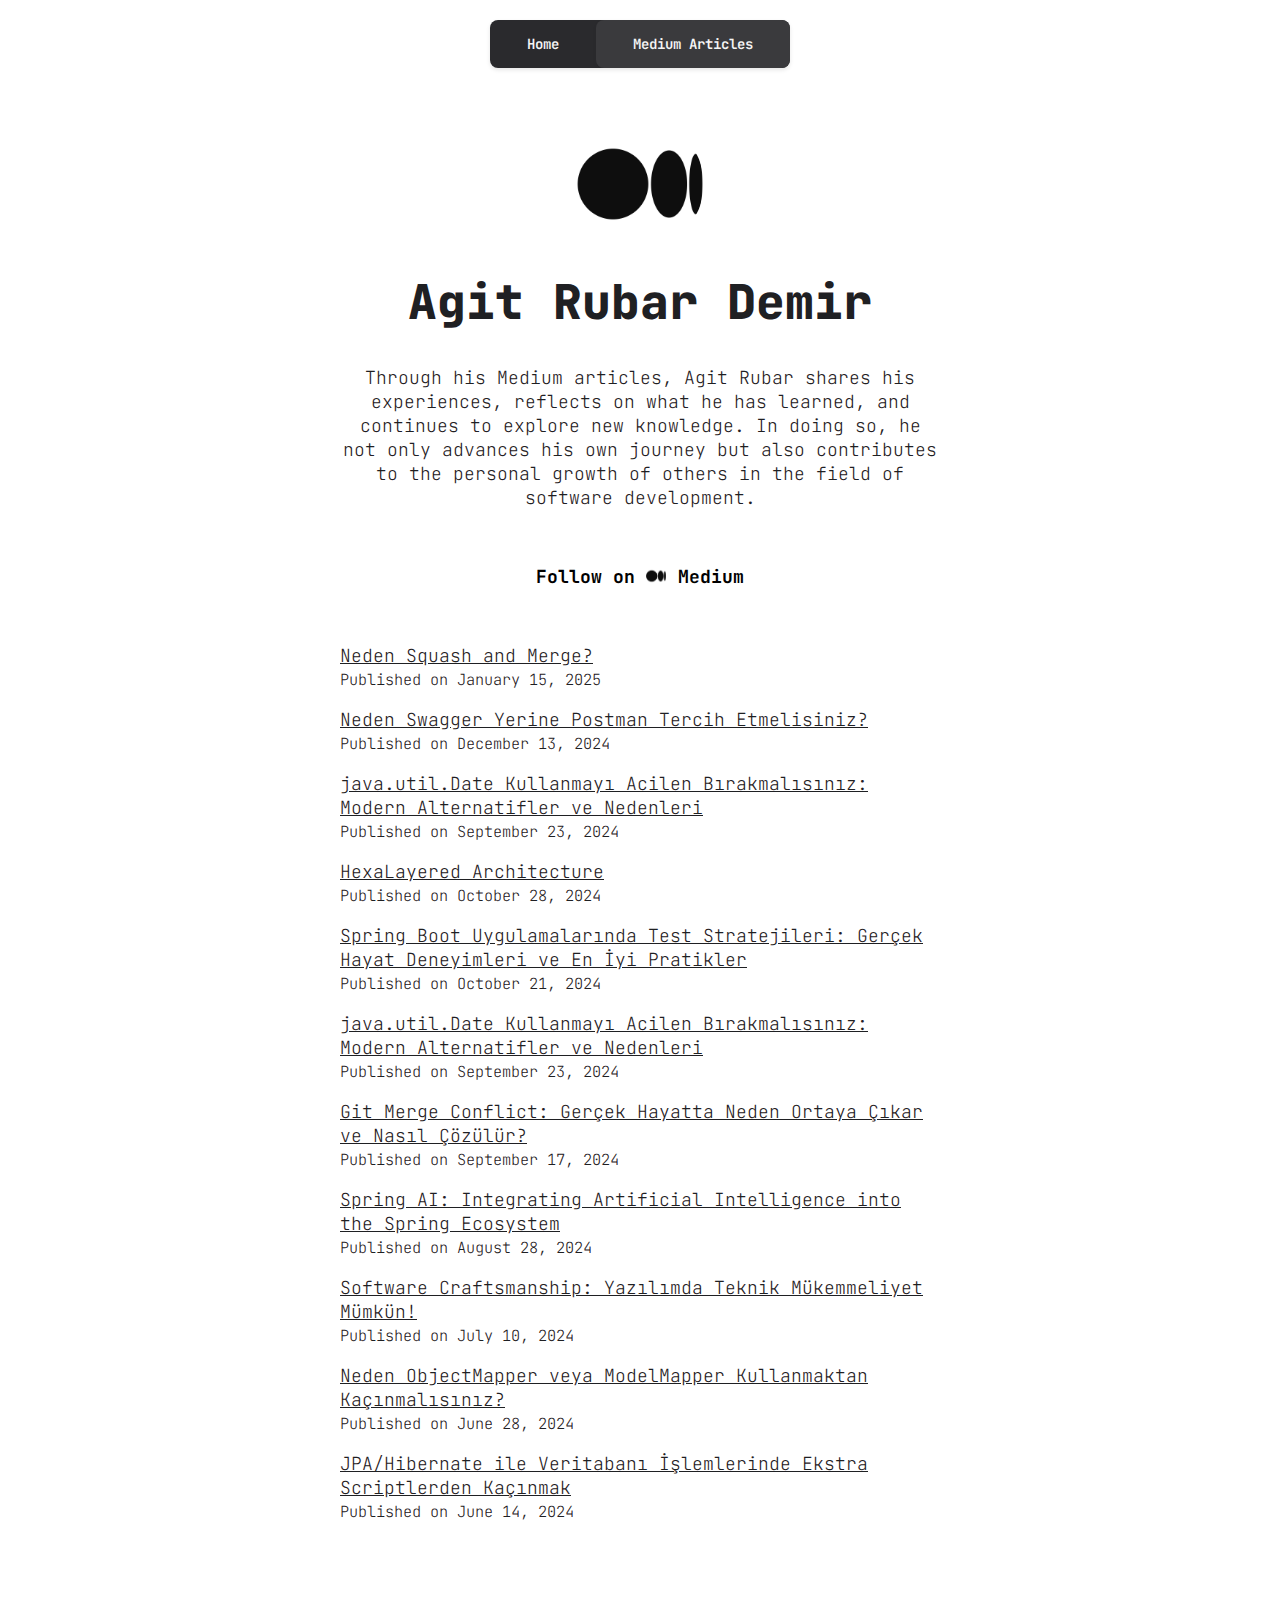
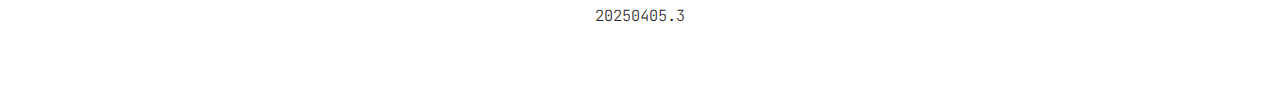
==== commit 8833b412: "Revert "Safari Mobile Responsive Has Been Fixed"" ====
--- a/articles/medium/index.html
+++ b/articles/medium/index.html
@@ -5,7 +5,7 @@
     <title>Medium Articles</title>
     <meta name="description" content="https://agitrubard.me">
     <meta name="author" content="Agit Rubar Demir">
-    <meta name="viewport" content="width=device-width, initial-scale=1.0, maximum-scale=1.0, user-scalable=no, viewport-fit=cover">
+    <meta name="viewport" content="width=device-width, initial-scale=1">
     <link rel="stylesheet" href="../../css/normalize.css">
     <link rel="stylesheet" href="../../css/skeleton-white.css">
     <link rel="stylesheet" href="../../css/brands.css">
@@ -110,7 +110,7 @@
            target="_blank" rel="noopener">JPA/Hibernate ile Veritabanı İşlemlerinde Ekstra Scriptlerden Kaçınmak</a>
         <a class="text subtext u-pull-left">Published on June 14, 2024</a>
 
-        <span class="version">20250405.4</span>
+        <span class="version">20250405.3</span>
     </div>
 </div>
 </body>
--- a/css/skeleton-white.css
+++ b/css/skeleton-white.css
@@ -1,174 +1,141 @@
 .container {
-  position: relative;
-  width: 100%;
-  max-width: 600px;
-  text-align: center;
-  margin: 0 auto;
-  padding: 0 20px;
-  box-sizing: border-box;
+    position: relative;
+    width: 100%;
+    max-width: 600px;
+    text-align: center;
+    margin: 0 auto;
+    padding: 0 20px;
+    box-sizing: border-box;
 }
 
 .container-left {
-  position: relative;
-  width: 100%;
-  max-width: 600px;
-  text-align: left;
-  margin: 0 auto;
-  padding: 0 20px;
-  box-sizing: border-box;
+    position: relative;
+    width: 100%;
+    max-width: 600px;
+    text-align: left;
+    margin: 0 auto;
+    padding: 0 20px;
+    box-sizing: border-box;
 }
 
 .column {
-  position: center;
-  width: 100%;
-  float: center;
-  box-sizing: border-box;
+    position: center;
+    width: 100%;
+    float: center;
+    box-sizing: border-box;
 }
 
 @media (min-width: 400px) {
-  .container {
-    width: 85%;
-    padding: 0;
-  }
+    .container {
+        width: 85%;
+        padding: 0;
+    }
 }
 
 @media (min-width: 550px) {
-  .container {
-    width: 80%;
-  }
-
-  .column,
-  .columns {
-    margin-left: 0;
-  }
-
-  .column:first-child,
-  .columns:first-child {
-    margin-left: 0;
-  }
-}
+    .container {
+        width: 80%;
+    }
+
+    .column,
+    .columns {
+        margin-left: 0;
+    }
+
+    .column:first-child,
+    .columns:first-child {
+        margin-left: 0;
+    }
+}
+
 
 html {
-  font-size: 100%;
-  color-scheme: dark;
+    font-size: 100%;
+    color-scheme: dark;
 }
 
 body {
-  font-size: 18px;
-  line-height: 24px;
-  font-weight: 200;
-  font-family: "JetBrains Mono";
-  background-color: #ffffff;
-  color: #1f2023;
-}
+    font-size: 18px;
+    line-height: 24px;
+    font-weight: 200;
+    font-family: "JetBrains Mono";
+    background-color: #FFFFFF;
+    color: #1F2023;
+}
+
 
 h1 {
-  margin-top: 0;
-  margin-bottom: 16px;
-  font-weight: 1000;
+    margin-top: 0;
+    margin-bottom: 16px;
+    font-weight: 1000;
 }
 
 h1 {
-  font-size: 24px;
-  line-height: 64px;
-  letter-spacing: 0;
-}
+    font-size: 24px;
+    line-height: 64px;
+    letter-spacing: 0;
+}
+
 
 @media (min-width: 550px) {
-  h1 {
-    font-size: 48px;
-    line-height: 96px;
-  }
-}
-
-/* iPhone Safari için özel düzenlemeler */
-@media screen and (max-width: 414px) {
-  body {
-    -webkit-text-size-adjust: 100%;
-  }
-
-  h1 {
-    font-size: 22px;
-    line-height: 48px;
-  }
-
-  .container {
-    padding: 0 10px;
-  }
-
-  .avatar {
-    width: 100px;
-    height: 100px;
-  }
-
-  .text.link {
-    font-size: 16px;
-  }
-}
-
-/* iPhone SE ve daha küçük ekranlar için */
-@media screen and (max-width: 320px) {
-  h1 {
-    font-size: 20px;
-    line-height: 40px;
-  }
-
-  .text.link {
-    font-size: 14px;
-  }
+    h1 {
+        font-size: 48px;
+        line-height: 96px;
+    }
 }
 
 p {
-  margin-top: 0;
+    margin-top: 0;
 }
 
 .text {
-  text-align: left;
-  color: #1f2023;
-  width: 100%;
+    text-align: left;
+    color: #1F2023;
+    width: 100%;
 }
 
 .link {
 }
 
 .subtext {
-  margin-bottom: 1rem;
-  font-size: 85%;
+    margin-bottom: 1rem;
+    font-size: 85%;
 }
 
 .version {
-  display: inline-block;
-  margin-top: 4rem;
-  margin-bottom: 4rem;
-  font-size: 85%;
-}
+    display: inline-block;
+    margin-top: 4rem;
+    margin-bottom: 4rem;
+    font-size: 85%;
+}
+
 
 code {
-  padding: 0.2rem 0.5rem;
-  margin: 0 0.2rem;
-  font-size: 90%;
-  white-space: nowrap;
-  background: #f1f1f1;
-  border: 1px solid #e1e1e1;
-  border-radius: 4px;
+    padding: 0.2rem 0.5rem;
+    margin: 0 0.2rem;
+    font-size: 90%;
+    white-space: nowrap;
+    background: #f1f1f1;
+    border: 1px solid #e1e1e1;
+    border-radius: 4px;
 }
 
 pre > code {
-  display: block;
-  padding: 1rem 1.5rem;
-  white-space: pre;
-}
-
-button,
-.button {
-  margin-bottom: 1rem;
+    display: block;
+    padding: 1rem 1.5rem;
+    white-space: pre;
+}
+
+
+button, .button {
+    margin-bottom: 1rem;
 }
 
 input,
 textarea,
 select,
 fieldset {
-  margin-bottom: 1.5rem;
+    margin-bottom: 1.5rem;
 }
 
 pre,
@@ -177,68 +144,70 @@
 figure,
 p,
 ol {
-  margin-bottom: 2.5rem;
-}
+    margin-bottom: 2.5rem;
+}
+
 
 .u-full-width {
-  width: 100%;
-  box-sizing: border-box;
+    width: 100%;
+    box-sizing: border-box;
 }
 
 .u-max-full-width {
-  max-width: 100%;
-  box-sizing: border-box;
+    max-width: 100%;
+    box-sizing: border-box;
 }
 
 .u-pull-right {
-  float: right;
+    float: right;
 }
 
 .u-pull-left {
-  float: left;
-}
+    float: left;
+}
+
 
 hr {
-  margin-top: 3rem;
-  margin-bottom: 3.5rem;
-  border-width: 0;
-  border-top: 1px solid #e1e1e1;
-}
+    margin-top: 3rem;
+    margin-bottom: 3.5rem;
+    border-width: 0;
+    border-top: 1px solid #e1e1e1;
+}
+
 
 .avatar {
-  width: 128px;
-  height: 128px;
-  object-fit: cover;
-  background-position: center;
-  border-radius: 50%;
-  margin-top: 2rem;
-}
-
-@font-face {
-  font-display: swap;
-  font-family: "JetBrains Mono";
-  font-style: normal;
-  font-weight: 400;
-}
-
-@font-face {
-  font-display: swap;
-  font-family: "JetBrains Mono";
-  font-style: normal;
-  font-weight: 600;
-}
-
-@font-face {
-  font-display: swap;
-  font-family: "JetBrains Mono";
-  font-style: normal;
-  font-weight: 700;
-}
-
-@font-face {
-  font-display: swap;
-  font-family: "JetBrains Mono";
-  font-style: normal;
-  font-weight: 800;
-}
-
+    width: 128px;
+    height: 128px;
+    object-fit: cover;
+    background-position: center;
+    border-radius: 50%;
+    margin-top: 2rem;
+}
+
+@font-face {
+    font-display: swap;
+    font-family: "JetBrains Mono";
+    font-style: normal;
+    font-weight: 400;
+}
+
+@font-face {
+    font-display: swap;
+    font-family: "JetBrains Mono";
+    font-style: normal;
+    font-weight: 600;
+}
+
+@font-face {
+    font-display: swap;
+    font-family: "JetBrains Mono";
+    font-style: normal;
+    font-weight: 700;
+}
+
+@font-face {
+    font-display: swap;
+    font-family: "JetBrains Mono";
+    font-style: normal;
+    font-weight: 800;
+}
--- a/css/brands.css
+++ b/css/brands.css
@@ -1,121 +1,120 @@
 .button,
 button {
-  display: inline-block;
-  text-decoration: none;
-  height: 100%;
-  text-align: center;
-  vertical-align: middle;
-  font-size: 18px;
-  width: 100%;
-  max-width: 300px;
-  font-weight: 700;
-  line-height: 20px;
-  padding: 14px 12px 12px 12px;
-  letter-spacing: 0;
-  white-space: wrap;
-  outline: none;
-  border: 2px solid transparent;
-  border-radius: 8px;
-  cursor: pointer;
-  transform-style: preserve-3d;
-  transition: all 0.40s ease;
+    display: inline-block;
+    text-decoration: none;
+    height: 100%;
+    text-align: center;
+    vertical-align: middle;
+    font-size: 18px;
+    width: 300px;
+    font-weight: 700;
+    line-height: 20px;
+    padding: 14px 12px 12px 12px;
+    letter-spacing: 0;
+    white-space: wrap;
+    outline: none;
+    border: 2px solid transparent;
+    border-radius: 8px;
+    cursor: pointer;
+    transform-style: preserve-3d;
+    transition: all 0.40s ease;
 }
 
 .button:hover {
-  transform: scale(1.02);
+    transform: scale(1.02);
 }
 
 .button:focus {
-  outline: none;
-  opacity: 0.9;
+    outline: none;
+    opacity: 0.9;
 }
 
+
 .icon {
-  padding: 0 1px 4px 0;
-  vertical-align: middle;
-  width: 20px;
-  height: 20px;
+    padding: 0 1px 4px 0;
+    vertical-align: middle;
+    width: 20px;
+    height: 20px;
 }
 
+
 .button.button-google-calendar {
-  color: #1a73e8;
-  background-color: #ffffff;
+    color: #1A73E8;
+    background-color: #FFFFFF;
 }
 
+
 .button.button-buy-me-a-coffee {
-  color: #202020;
-  background-color: #ffdd00;
+    color: #202020;
+    background-color: #FFDD00;
 }
 
+
 .button.button-linkedin {
-  color: #ffffff;
-  background-color: #2867b2;
+    color: #FFFFFF;
+    background-color: #2867B2;
 }
 
 .icon.icon-linkedin {
-  padding: 0 1px 4px 3px;
+    padding: 0 1px 4px 3px;
 }
 
+
 .button.button-x {
-  color: #ffffff;
-  background-color: #000000;
+    color: #FFFFFF;
+    background-color: #000000;
 }
 
+
 .button.button-github {
-  color: #ffffff;
-  background-color: #000000;
+    color: #FFFFFF;
+    background-color: #000000;
 }
 
+
 .button.button-medium {
-  color: #000000;
-  background-color: #ffffff;
+    color: #000000;
+    background-color: #FFFFFF;
 }
 
+
 .button.button-daily-dev {
-  color: #f5f5f5;
-  background-color: #151618;
+    color: #F5F5F5;
+    background-color: #151618;
 }
 
+
 .button.button-substack {
-  color: #ffffff;
-  background-color: #ff6719;
+    color: #FFFFFF;
+    background-color: #FF6719;
 }
 
+
 .button.button-dev-to {
-  color: #000000;
-  background-color: #f5f5f5;
+    color: #000000;
+    background-color: #F5F5F5;
 }
 
+
 .button.button-stack-overflow {
-  color: #e5853d;
-  background-color: #ffffff;
+    color: #E5853D;
+    background-color: #FFFFFF;
 }
 
+
 .button.button-gmail {
-  color: #303030;
-  background-color: #ffffff;
+    color: #303030;
+    background-color: #FFFFFF;
 }
 
+
 .button.button-ays {
-  color: #ffffff;
-  background-color: #2a3e63;
+    color: #FFFFFF;
+    background-color: #2A3E63;
 }
 
+
 .button.button-gb {
-  color: #ffffff;
-  background-color: #57a74d;
+    color: #FFFFFF;
+    background-color: #57a74d;
 }
-
-@media screen and (max-width: 375px) {
-  .button,
-  button {
-    font-size: 16px;
-    padding: 12px 8px 10px 8px;
-  }
-
-  .icon {
-    width: 18px;
-    height: 18px;
-  }
-}
-
--- a/css/navbar.css
+++ b/css/navbar.css
@@ -84,27 +84,3 @@
   }
 }
 
-/* iPhone Safari için özel düzenlemeler */
-@media screen and (max-width: 375px) {
-  .navbar {
-    padding: 15px 0;
-  }
-
-  .nav-container {
-    max-width: 95%;
-  }
-
-  .nav-item {
-    padding: 10px 6px;
-    font-size: 13px;
-  }
-}
-
-/* iPhone SE ve daha küçük ekranlar için */
-@media screen and (max-width: 320px) {
-  .nav-item {
-    font-size: 12px;
-    padding: 10px 4px;
-  }
-}
-
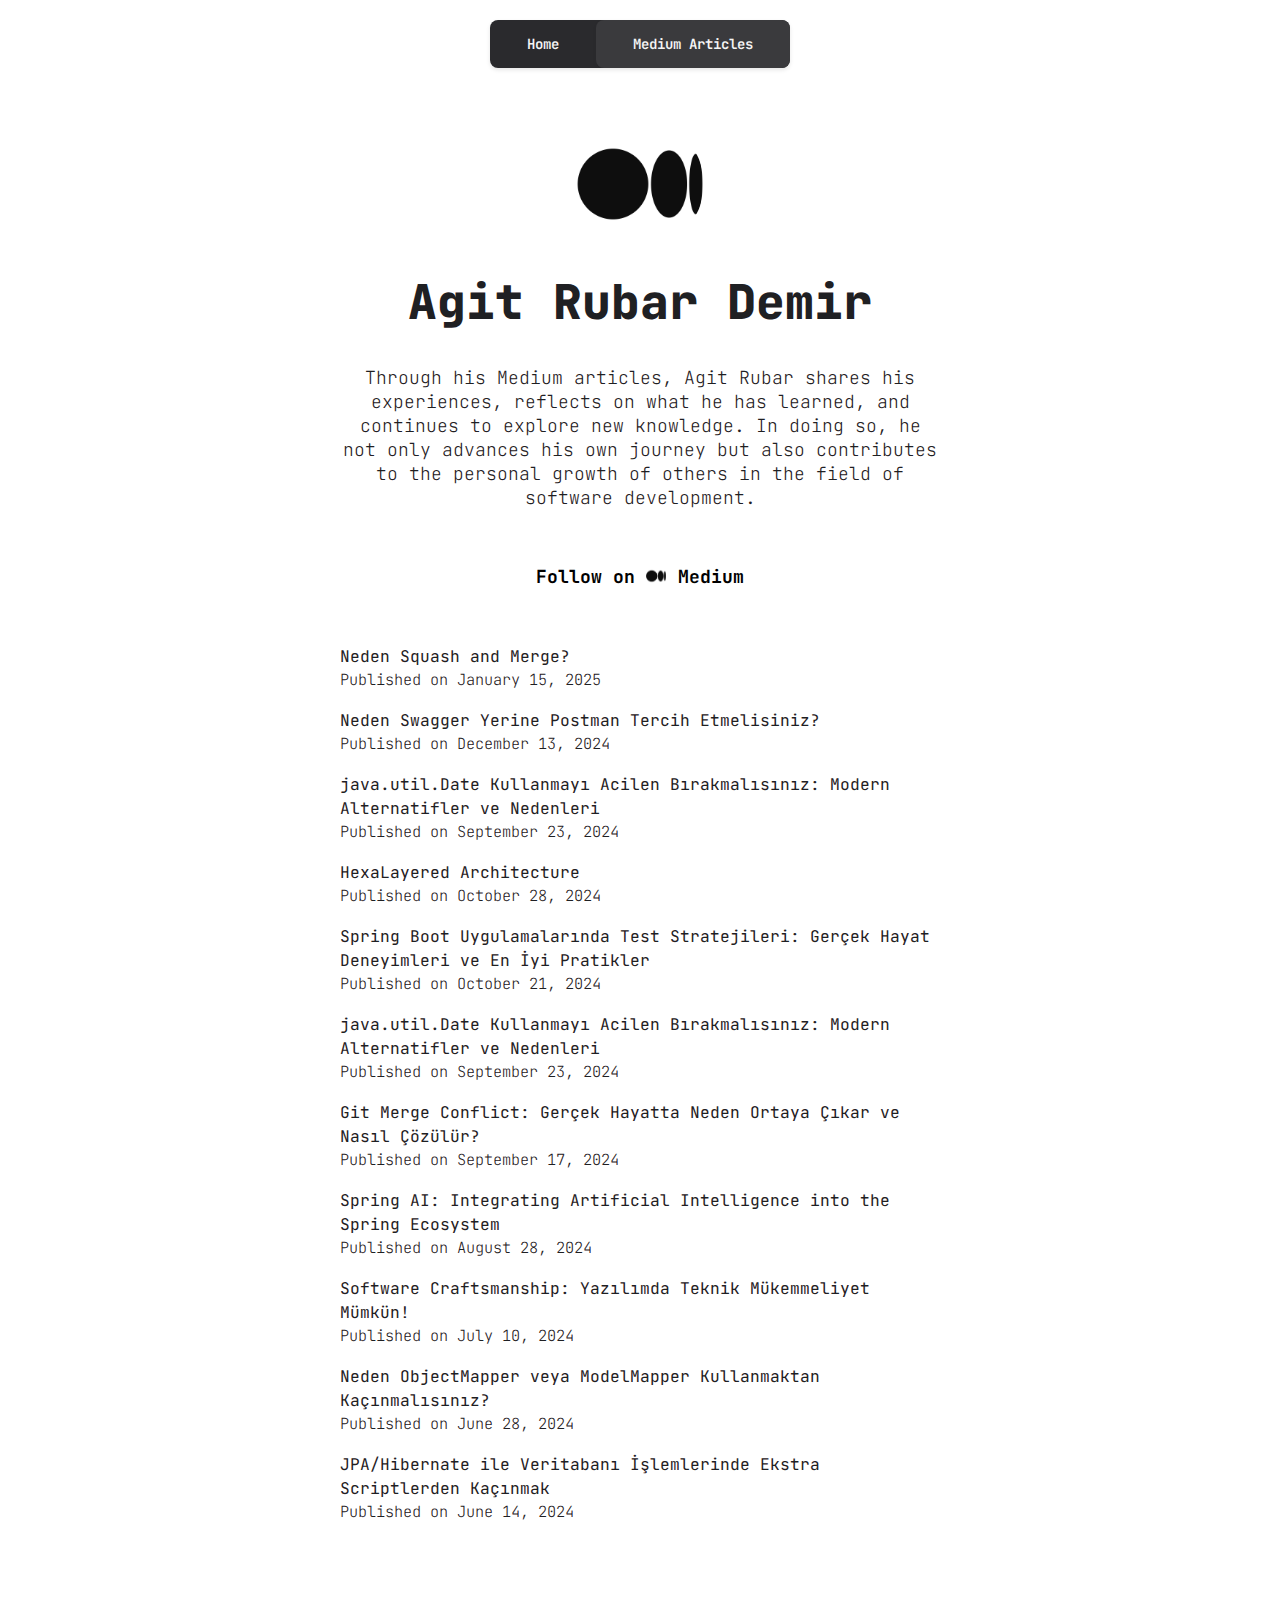
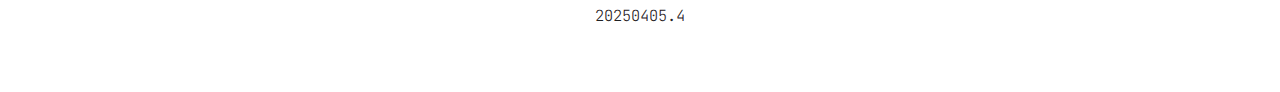
==== commit 135543d2: "CSS of Links Have Been Improved" ====
--- a/articles/medium/index.html
+++ b/articles/medium/index.html
@@ -110,7 +110,7 @@
            target="_blank" rel="noopener">JPA/Hibernate ile Veritabanı İşlemlerinde Ekstra Scriptlerden Kaçınmak</a>
         <a class="text subtext u-pull-left">Published on June 14, 2024</a>
 
-        <span class="version">20250405.3</span>
+        <span class="version">20250405.4</span>
     </div>
 </div>
 </body>
--- a/css/skeleton-white.css
+++ b/css/skeleton-white.css
@@ -95,6 +95,9 @@
 }
 
 .link {
+    text-decoration: none;
+    font-weight: bolder;
+    font-size: 90%;
 }
 
 .subtext {
